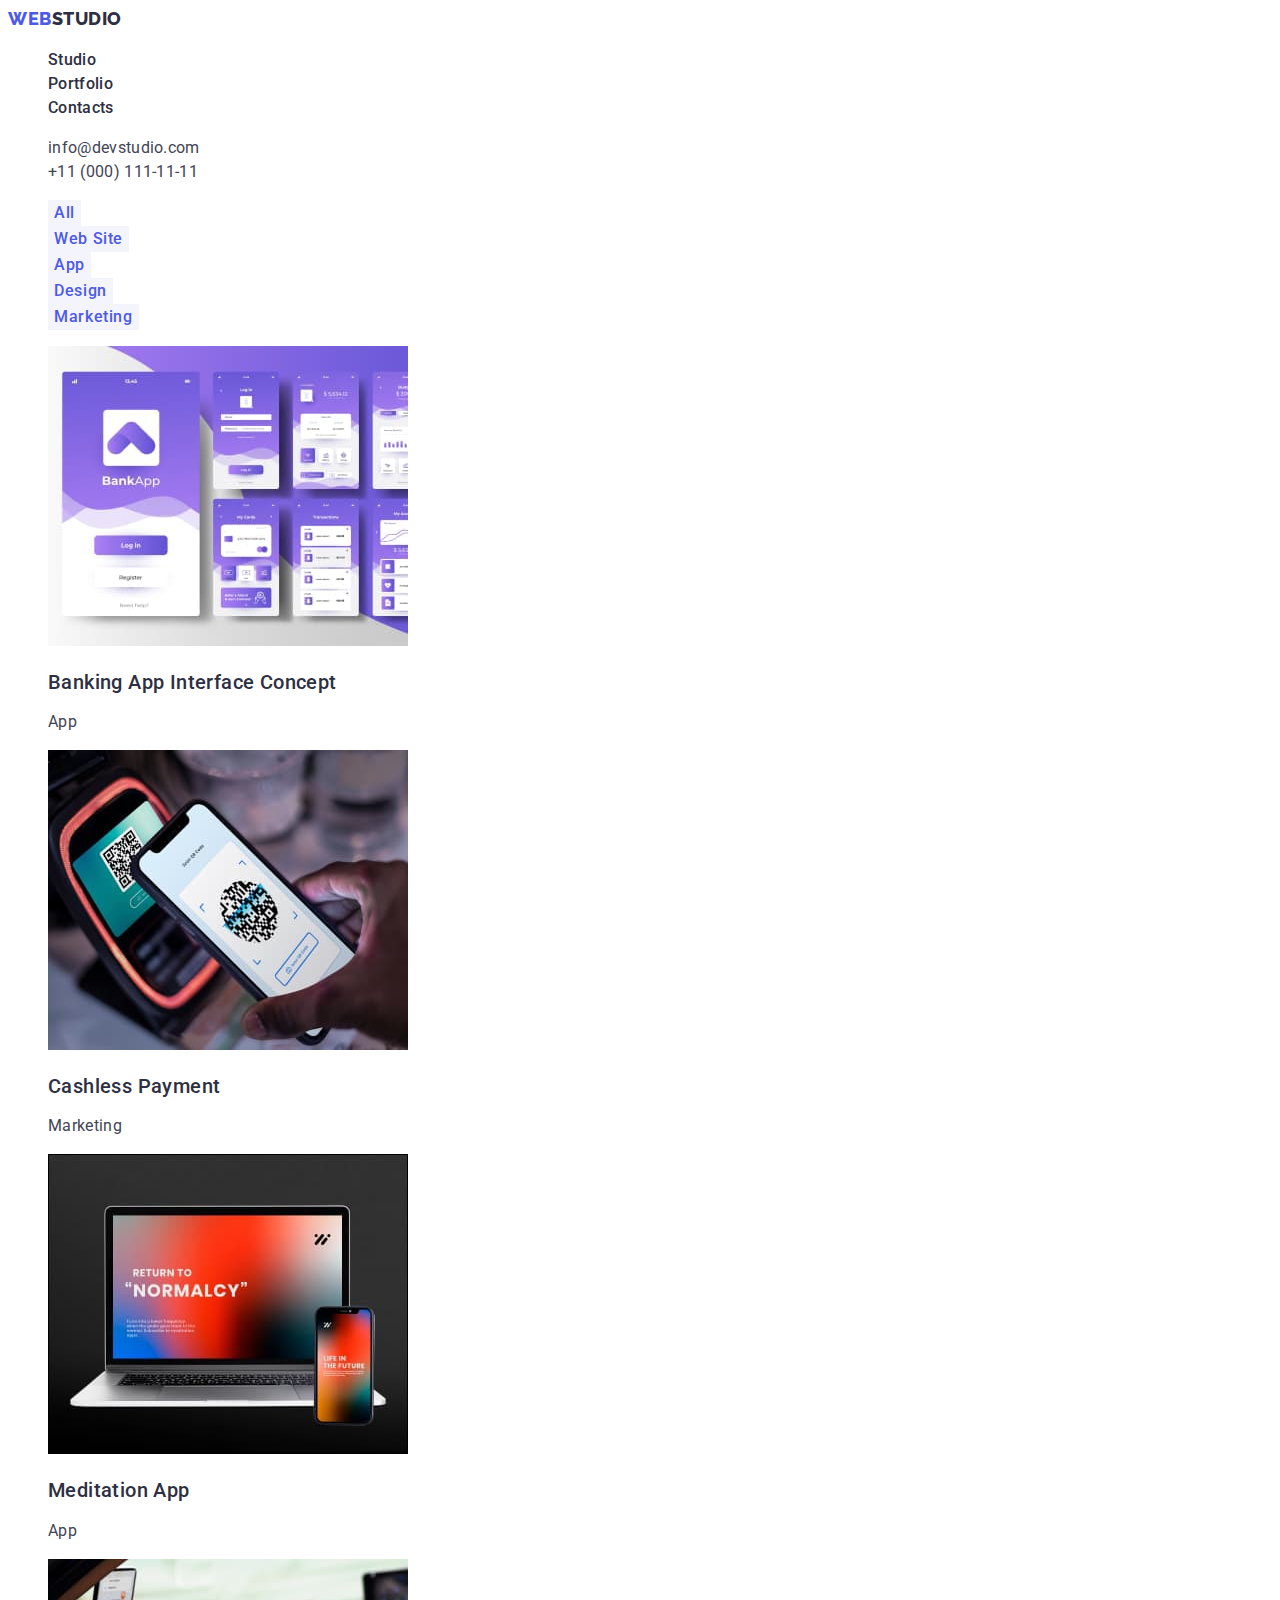
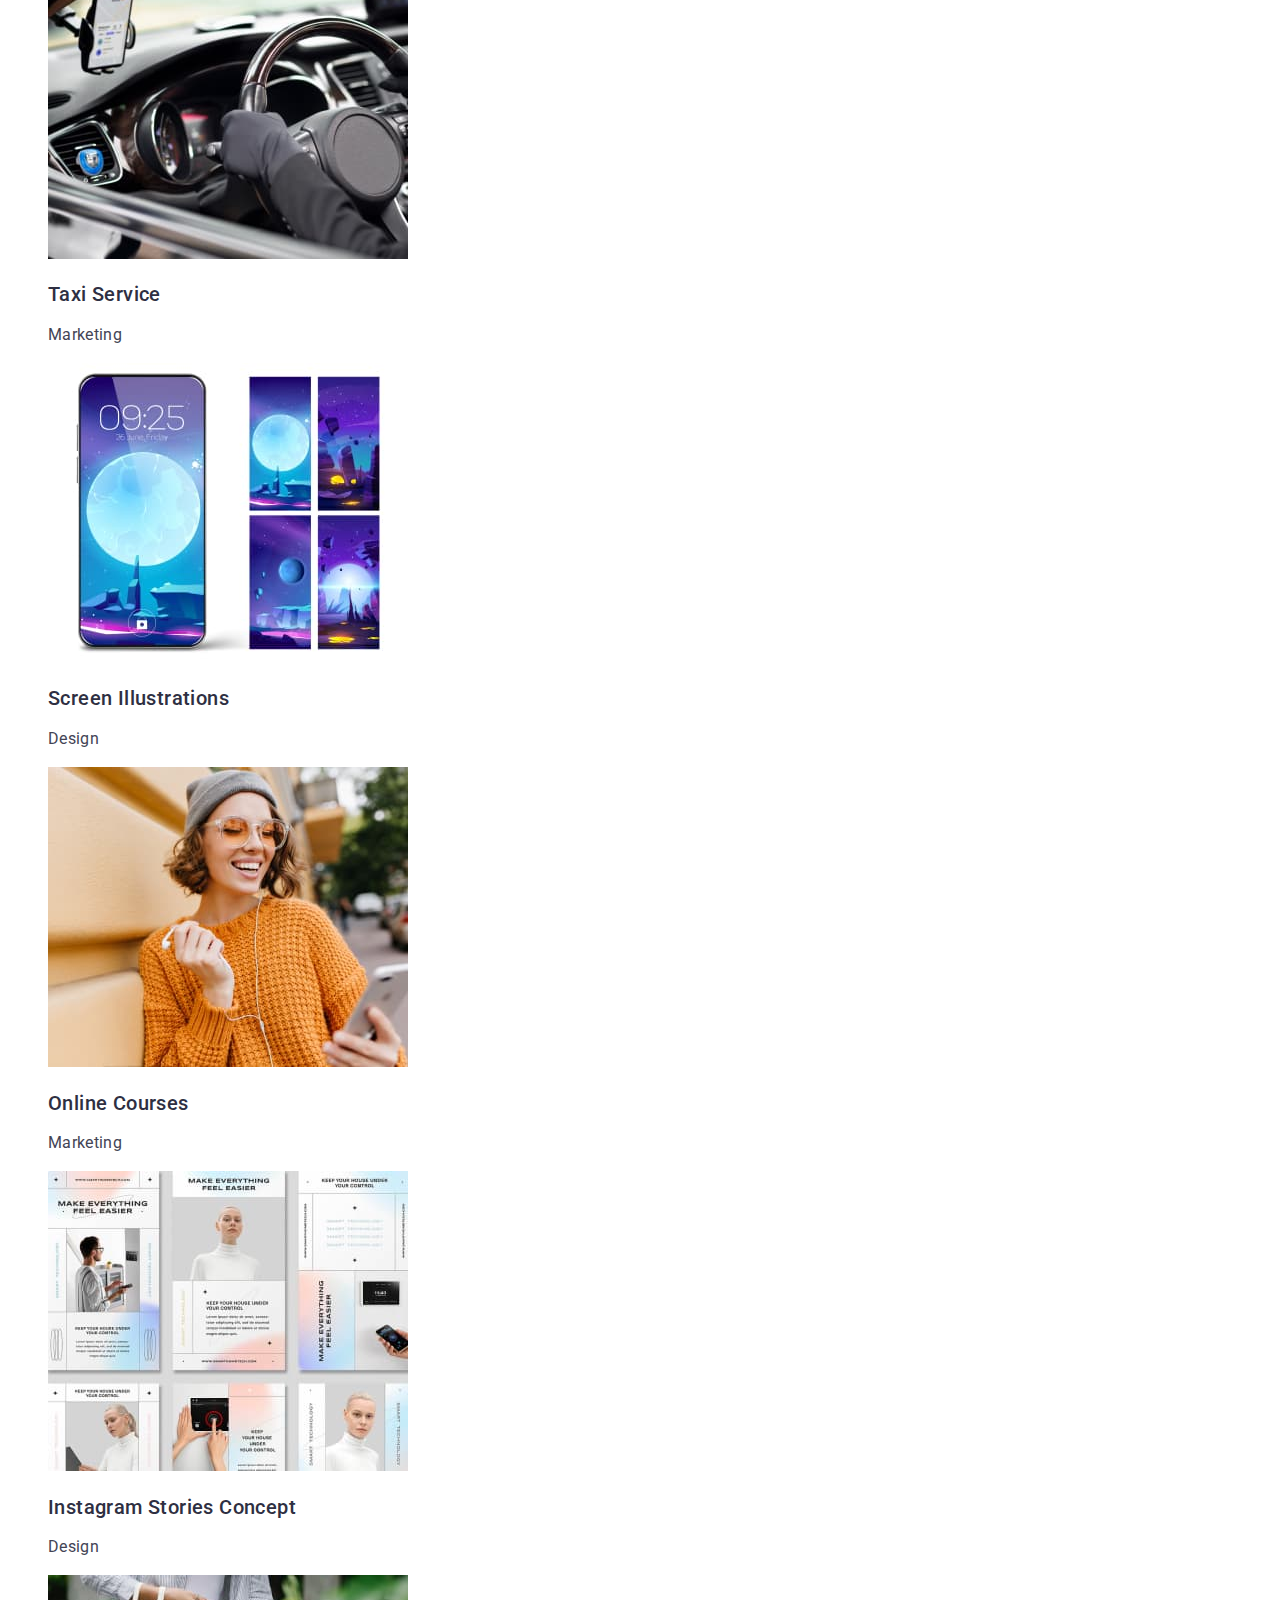
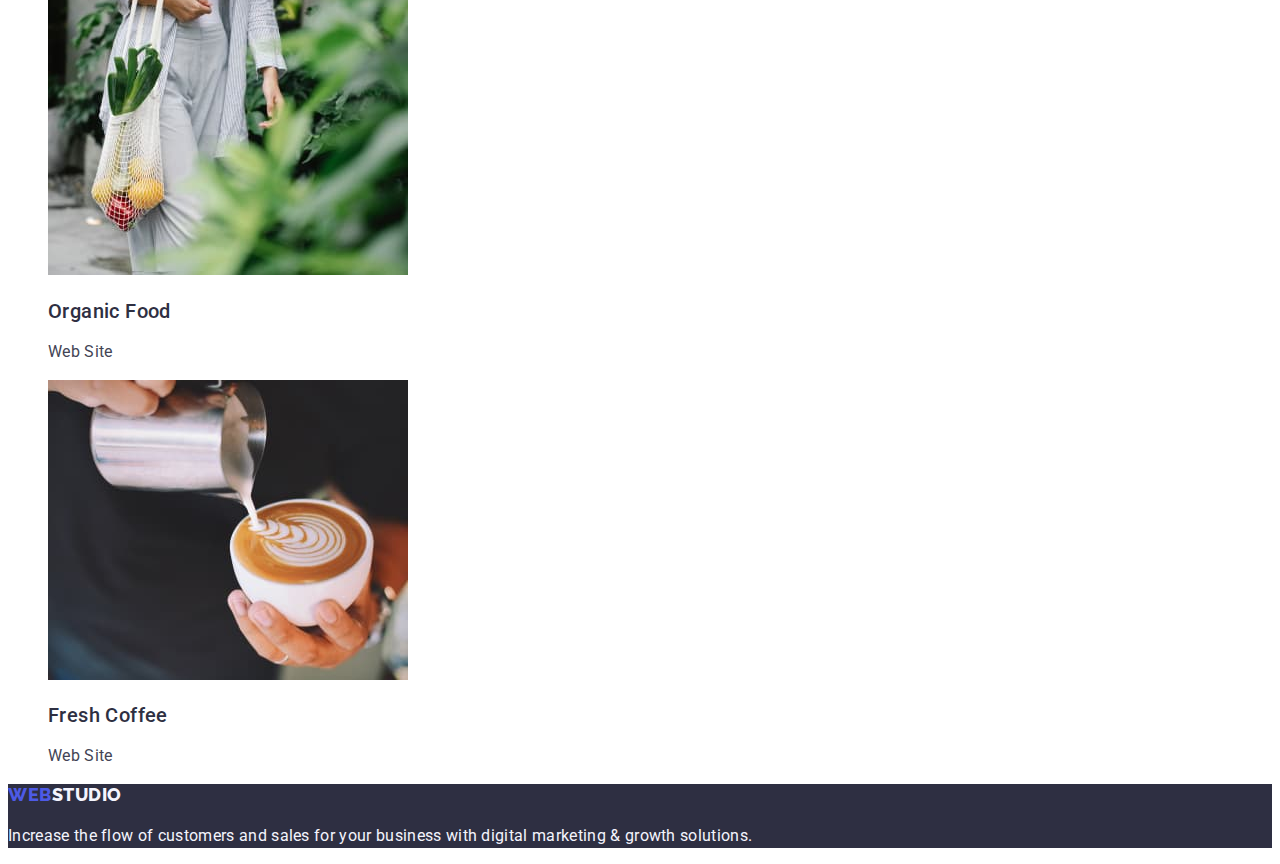
==== portfolio.html @ 4feddcf4 "Initial commit" ====
<!DOCTYPE html>
<html lang="en">

<head>
	<meta charset="UTF-8">
	<meta http-equiv="X-UA-Compatible" content="IE=edge">
	<meta name="viewport" content="width=device-width, initial-scale=1.0">
	<title>Portfolio</title>
	<link rel="preconnect" href="https://fonts.googleapis.com">
	<link rel="preconnect" href="https://fonts.gstatic.com" crossorigin>
	<link href="https://fonts.googleapis.com/css2?family=Raleway:wght@800&family=Roboto:wght@400;500;700;900&display=swap" rel="stylesheet">
	<link rel="stylesheet" href="./css/styles.css">
</head>

<body>
	<header class="header">
		<nav class="header-nav list">
			<a class="header-logo link" href="./index.html"> Web<span class="header-logo-accent">Studio</span></a>
			<ul class="header-nav-list list">

				<li class="header-nav-item list">
					<a href="./index.html" class="header-nav-link link">Studio</a>
				</li>
				<li class="header-nav-item list">
					<a  href="./portfolio.html" class="header-nav-link link">Portfolio</a>
				</li>
				<li class="header-nav-item list">
					<a href="" class="header-nav-link link">Contacts</a>
				</li>
			</ul>
		</nav>
		<address class="header-contact">
			<ul class="header-list list">
				<li class="header-list-item list">
					<a class="header-list-link link text" href="mailto:info@devstudio.com">info@devstudio.com</a>
				</li>
				<li class="header-list-item list">
					<a class="header-list-link link text" href="tel:+110001111111">+11 (000) 111-11-11</a>
				</li>
			</ul>
		</address>
	</header>

	<main>
		<section class="portfl">
			<h1 hidden class="portfl-title visually-hidden">Portfolio</h1>
			<ul class="portfl-menu list">
				<li class="portfl-menu-item list">
					<button class="portfl-btn button-text" type="button">All</button>
				</li>
				<li class="portfl-menu-item list">
					<button class="portfl-btn button-text" type="button">Web Site</button>
				</li>
				<li class="portfl-menu-item list">
					<button class="portfl-btn button-text" type="button">App</button>
				</li>
				<li class="portfl-menu-item list">
					<button class="portfl-btn button-text" type="button">Design</button>
				</li>
				<li class="portfl-menu-item list">
					<button class="portfl-btn button-text" type="button">Marketing</button>
				</li>
			</ul>

			<ul class="portfl-list list">

				<li class="portfl-list-item list">
							<a href="" class="portfl-list link">
								<img src="./images/portfolio/banking-app.jpg" class="portfl-list-img" width="360" height="300"
								alt="Banking application interface">
							<h2 class="portfl-tetle subtitle">Banking App Interface Concept</h2>
							<p class="portfl-link-text text">App</p>
							</a>
					
				</li>

				<li class="portfl-list-item list">
					<a href="" class="portfl-list link">
						<img src="./images/portfolio/cashless-payment.jpg" class="portfl-list-img" width="360" height="300"
							alt="Cashless Payment">
						<h2 class="portfl-tetle subtitle">Cashless Payment</h2>
						<p class="portfl-link-text text">Marketing</p>
					</a>
				</li>

				<li class="portfl-list-item list">
					<a href="" class="portfl-list link">
						<img src="./images/portfolio/meditation-app.jpg" class="portfl-list-img" width="360" height="300"
							alt="Meditation App">
						<h2 class="portfl-tetle subtitle">Meditation App</h2>
						<p class="portfl-link-text text"> App</p>
					</a>
				</li>

				<li class="portfl-list-item list">
					<a href="" class="portfl-list link">
						<img src="./images/portfolio/taxi-service.jpg" class="portfl-list-img" width="360" height="300"
							alt="Taxi Service">
						<h2 class="portfl-tetle subtitle">Taxi Service</h2>
						<p class="portfl-link-text text">Marketing</p>
					</a>
				</li>

				<li class="portfl-list-item list">
					<a href="" class="portfl-list link">
						<img src="./images/portfolio/screen-illustrations.jpg" class="portfl-list-img" width="360"
							height="300" alt="Screen Illustrations">
						<h2 class="portfl-tetle subtitle">Screen Illustrations</h2>
						<p class="portfl-link-text text">Design</p>
					</a>
				</li>

				<li class="portfl-list-item list">
					<a href="" class="portfl-list link">
						<img src="./images/portfolio/online-courses.jpg" class="portfl-list-img" width="360" height="300"
							alt="Online Courses">
						<h2 class="portfl-tetle subtitle">Online Courses</h2>
						<p class="portfl-link-text text">Marketing</p>
					</a>
				</li>

				<li class="portfl-list-item list">
					<a href="" class="portfl-list link">
						<img src="./images/portfolio/inst-stor-concept.jpg" class="portfl-list-img" width="360" height="300"
							alt="Instagram Stories Concept">
						<h2 class="portfl-tetle subtitle">Instagram Stories Concept</h2>
						<p class="portfl-link-text text">Design</p>
					</a>
				</li>

				<li class="portfl-list-item list">
					<a href="" class="portfl-list link">
						<img src="./images/portfolio/organic-food.jpg" class="portfl-list-img" width="360" height="300"
							alt="Organic Food">
						<h2 class="portfl-tetle subtitle">Organic Food</h2>
						<p class="portfl-link-text text">Web Site</p>
					</a>
				</li>

				<li class="portfl-list-item list">
					<a href="" class="portfl-list link">
						<img src="./images/portfolio/fresh-coffee.jpg" class="portfl-list-img" width="360" height="300"
							alt="Fresh Coffee">
						<h2 class="portfl-tetle subtitle">Fresh Coffee</h2>
						<p class="portfl-link-text text">Web Site</p>
					</a>
				</li>
			</ul>
		</section>
	</main>

	<footer class="footer">
		<a class="footer-logo link"	href="./index.html">Web<span class="footer-logo-accent">Studio</span></a>
		<p class="footer-text text">Increase the flow of customers and sales for your business with digital marketing & growth solutions.</p>
	</footer>
</body>

</html>
---- css/styles.css ----
/*------ Змінні------*/
:root {
	--main-color: #434455;
	--secondary-color: #2e2f42;
	--contrasting-color: #ffffff;
	--accent-color: #4d5ae5;
	--lighting-color: #F4F4FD;

	--bg-main-color: #ffffff;
	--bg-accent-color: #e7e9fc;
	--bg-modal-color: #fcfcfc;
	--bg-hover-btn: #404bbf;
}
/*------ Загальні стилі------*/
body {
	font-size: 16px;
	font-family: "Roboto", sans-serif;
	font-weight: 400;
	font-style: normal;
	line-height: 24px;
	letter-spacing: 0.02em;
	text-decoration: none;
	text-transform: none;
	color: var(--main-color);
	background-color: var(--bg-main-color);
}

.visually-hidden {
	position: absolute;
	white-space: nowrap;
	width: 1px;
	height: 1px;
	overflow: hidden;
	border: 0;
	padding: 0;
	clip: rect(0 0 0 0);
	clip-path: inset(50%);
	margin: -1px;
}
/* ------h2 */
.section-title {
	font-size: 36px;
	font-weight: 700;
	line-height: 1.11;
	letter-spacing: 0.02em;
	text-transform: capitalize;
	color: var(--secondary-color);
		background-color: var(--lighting-color);
	
}
/* ------h3 */
.subtitle {
	font-size: 20px;
	font-weight: 500;
	line-height: 1.2;
	letter-spacing: 0.02em;
	color: var(--secondary-color);
}
/* ------Oписовий текст */
.deck {
	font-size: 16px;
	font-weight: 500;
	line-height: 24px;
	letter-spacing: 0.02em;
}
/* ------button */
.button-text {
	font-family: "Roboto", sans-serif;
	font-size: 16px;
	font-weight: 500;
	line-height: 1.5;
	letter-spacing: 0.04em;
	border: none;
}
/* ----small text-- */
.text{
	font-weight: 400;
	font-size: 16px;
	line-height: 1.5;	
	letter-spacing: 0.02em;
}
.list {
	list-style: none;
}
.link {
	text-decoration: none;
	color:inherit;
}
/*----- header -----*/
.header-contact{
	font-style: normal;
}
.header-logo,
.footer-logo {
	font-family: "Raleway", sans-serif;
	font-weight: 800;
	font-size: 18px;
	line-height: 1.17;
	letter-spacing: 0.03em;
	text-transform: uppercase;
	color: var(--accent-color);
	text-decoration: none;
}
.header-logo-accent{
	color: var(--secondary-color);
}

.header-nav-link {
	font-weight: 500;
	font-size: 16px;
	line-height: 1.5;
	letter-spacing: 0.02em;
	color: var(--secondary-color);
}
.header-nav-link:hover,
.header-nav-link:focus,
.header-list-link:hover,
.header-list-link:focus {
	color: var(--bg-hover-btn);
}
.header-list-link {
	color: var(--main-color);
	font-style: normal;
}
/*------ footer------*/
.footer {
	background-color: var(--secondary-color);
}
.footer-logo-accent {
	color: var(--lighting-color);
}

.footer-text {
	color: var(--lighting-color);
	
}
/*------ main------*/
/*----- hero -----*/
.hero {
	background-color: var(--secondary-color);
}
.hero-title {
	font-weight: 700;
	font-size: 56px;
	line-height: 1.07;
	letter-spacing: 0.02em;
	color: #ffffff;
	text-align: center;
}
.hero-button {
	cursor: pointer;
	background-color: var(--accent-color);
	color: var(--contrasting-color);
}
.hero-button:hover,
.hero-button:focus {
	background-color: var(--bg-hover-btn);
}
/*------ about------*/

/*------ work------*/
.work{
	background-color: var(--lighting-color);
}
.work-list{
	background-color:var(--contrasting-color);
}
.work-title{
	text-align: center;
}

/*------ team------*/
.team{
	background-color: var(--lighting-color);
}
.team-list-item{
	background-color:var(--contrasting-color);
}
.team-title{
	text-align: center;
}

/*------ portfolio------*/
.portfl-btn {
	color:var(--accent-color);
	background-color:var(--lighting-color);
	cursor: pointer;
}
.portfl-btn:hover,
.portfl-btn:focus{
	color:var(--contrasting-color);
	background-color: var(--bg-hover-btn) ;
}


.portfl-link-text {
	color: #434455;
}
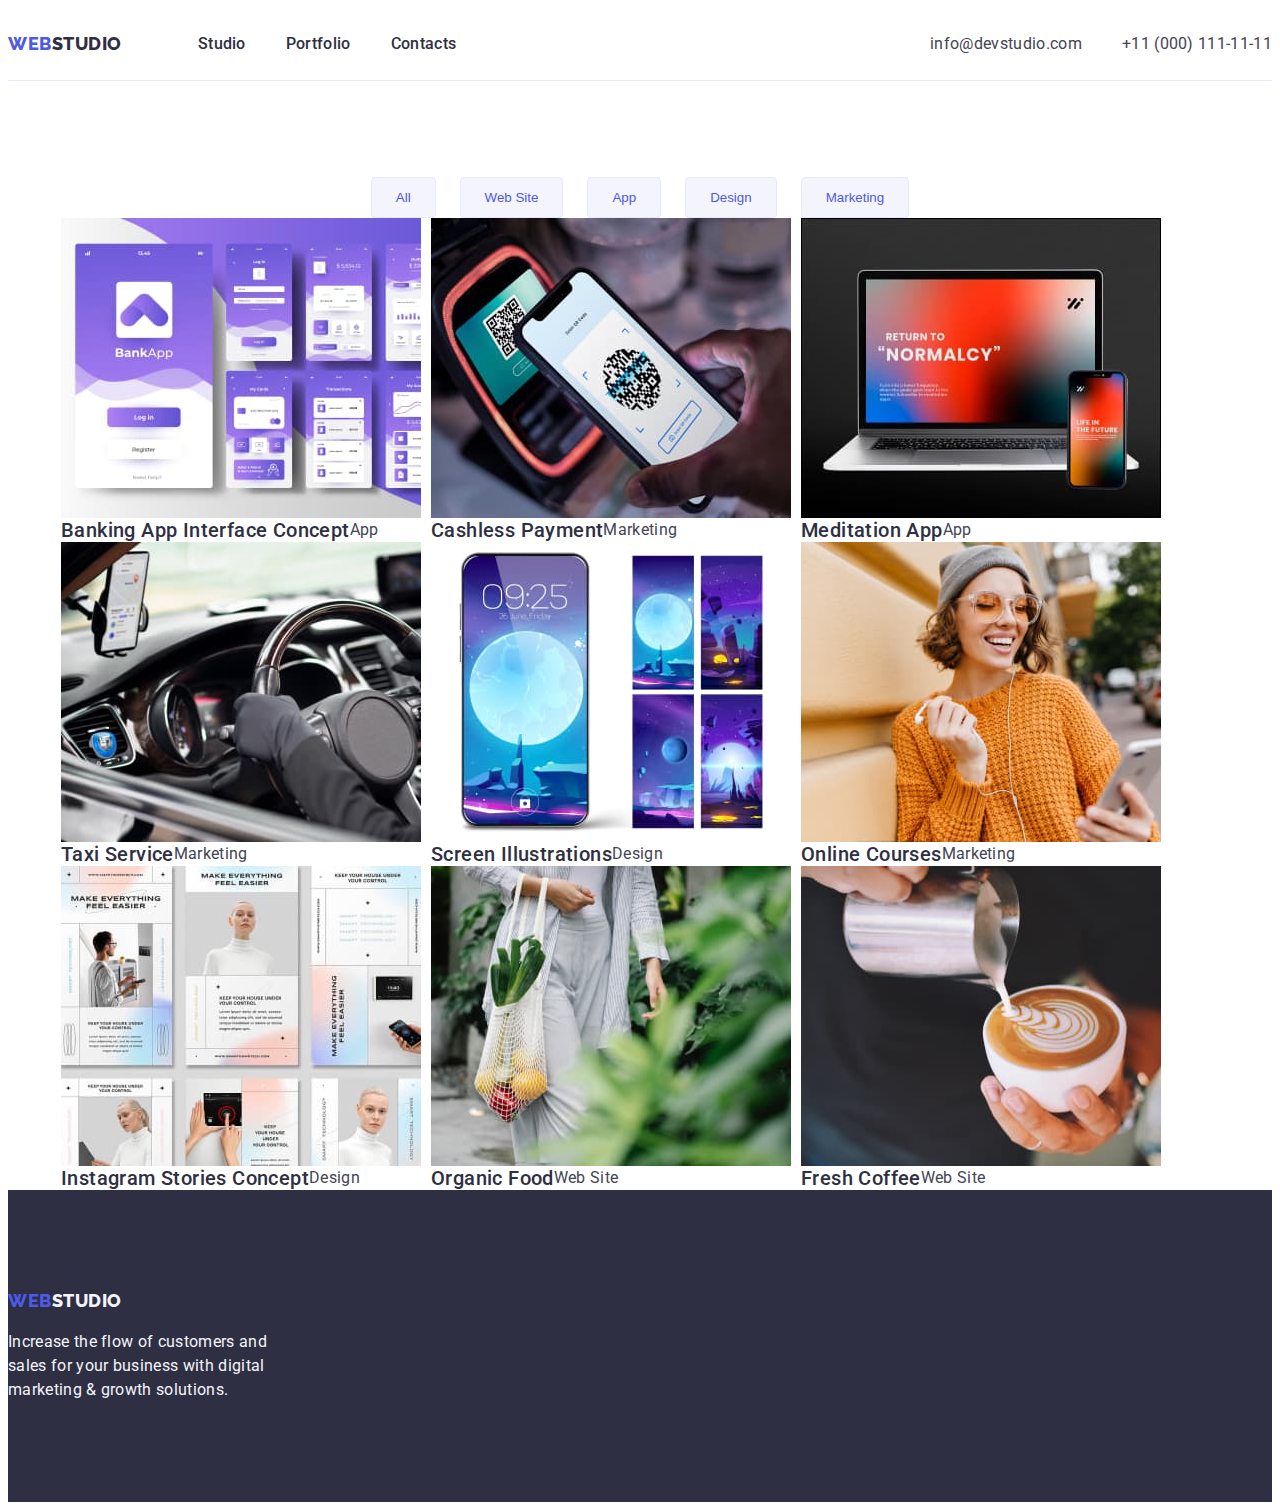
==== commit 68c668af: "main" ====
--- a/portfolio.html
+++ b/portfolio.html
@@ -8,33 +8,39 @@
 	<title>Portfolio</title>
 	<link rel="preconnect" href="https://fonts.googleapis.com">
 	<link rel="preconnect" href="https://fonts.gstatic.com" crossorigin>
-	<link href="https://fonts.googleapis.com/css2?family=Raleway:wght@800&family=Roboto:wght@400;500;700;900&display=swap" rel="stylesheet">
+
+	<link
+		href="https://fonts.googleapis.com/css2?family=Raleway:wght@800&family=Roboto:wght@400;500;700;900&display=swap"
+		rel="stylesheet">
+
+	<link rel="stylesheet" href="cdn.jsdelivr.net/npm/modern-normalize@1.1.0/modern-normalize.min.css">
+
 	<link rel="stylesheet" href="./css/styles.css">
 </head>
 
 <body>
 	<header class="header">
-		<nav class="header-nav list">
+		<nav class="header-nav">
 			<a class="header-logo link" href="./index.html"> Web<span class="header-logo-accent">Studio</span></a>
-			<ul class="header-nav-list list">
+			<ul class="header-nav-list">
 
-				<li class="header-nav-item list">
+				<li class="header-nav-item">
 					<a href="./index.html" class="header-nav-link link">Studio</a>
 				</li>
-				<li class="header-nav-item list">
-					<a  href="./portfolio.html" class="header-nav-link link">Portfolio</a>
+				<li class="header-nav-item">
+					<a href="./portfolio.html" class="header-nav-link link">Portfolio</a>
 				</li>
-				<li class="header-nav-item list">
+				<li class="header-nav-item">
 					<a href="" class="header-nav-link link">Contacts</a>
 				</li>
 			</ul>
 		</nav>
 		<address class="header-contact">
-			<ul class="header-list list">
-				<li class="header-list-item list">
+			<ul class="header-list">
+				<li class="header-list-item">
 					<a class="header-list-link link text" href="mailto:info@devstudio.com">info@devstudio.com</a>
 				</li>
-				<li class="header-list-item list">
+				<li class="header-list-item">
 					<a class="header-list-link link text" href="tel:+110001111111">+11 (000) 111-11-11</a>
 				</li>
 			</ul>
@@ -42,39 +48,40 @@
 	</header>
 
 	<main>
-		<section class="portfl">
+		<section class="portfl conteiner">
 			<h1 hidden class="portfl-title visually-hidden">Portfolio</h1>
+
 			<ul class="portfl-menu list">
-				<li class="portfl-menu-item list">
+				<li class="portfl-menu-item">
 					<button class="portfl-btn button-text" type="button">All</button>
 				</li>
-				<li class="portfl-menu-item list">
+				<li class="portfl-menu-item ">
 					<button class="portfl-btn button-text" type="button">Web Site</button>
 				</li>
-				<li class="portfl-menu-item list">
+				<li class="portfl-menu-item">
 					<button class="portfl-btn button-text" type="button">App</button>
 				</li>
-				<li class="portfl-menu-item list">
+				<li class="portfl-menu-item">
 					<button class="portfl-btn button-text" type="button">Design</button>
 				</li>
-				<li class="portfl-menu-item list">
+				<li class="portfl-menu-item">
 					<button class="portfl-btn button-text" type="button">Marketing</button>
 				</li>
 			</ul>
 
-			<ul class="portfl-list list">
+			<ul class="portfl-list">
 
-				<li class="portfl-list-item list">
-							<a href="" class="portfl-list link">
-								<img src="./images/portfolio/banking-app.jpg" class="portfl-list-img" width="360" height="300"
-								alt="Banking application interface">
-							<h2 class="portfl-tetle subtitle">Banking App Interface Concept</h2>
-							<p class="portfl-link-text text">App</p>
-							</a>
-					
+				<li class="portfl-list-item">
+					<a href="" class="portfl-list link">
+						<img src="./images/portfolio/banking-app.jpg" class="portfl-list-img" width="360" height="300"
+							alt="Banking application interface">
+						<h2 class="portfl-tetle subtitle">Banking App Interface Concept</h2>
+						<p class="portfl-link-text text">App</p>
+					</a>
+
 				</li>
 
-				<li class="portfl-list-item list">
+				<li class="portfl-list-item">
 					<a href="" class="portfl-list link">
 						<img src="./images/portfolio/cashless-payment.jpg" class="portfl-list-img" width="360" height="300"
 							alt="Cashless Payment">
@@ -83,7 +90,7 @@
 					</a>
 				</li>
 
-				<li class="portfl-list-item list">
+				<li class="portfl-list-item">
 					<a href="" class="portfl-list link">
 						<img src="./images/portfolio/meditation-app.jpg" class="portfl-list-img" width="360" height="300"
 							alt="Meditation App">
@@ -92,7 +99,7 @@
 					</a>
 				</li>
 
-				<li class="portfl-list-item list">
+				<li class="portfl-list-item">
 					<a href="" class="portfl-list link">
 						<img src="./images/portfolio/taxi-service.jpg" class="portfl-list-img" width="360" height="300"
 							alt="Taxi Service">
@@ -101,7 +108,7 @@
 					</a>
 				</li>
 
-				<li class="portfl-list-item list">
+				<li class="portfl-list-item">
 					<a href="" class="portfl-list link">
 						<img src="./images/portfolio/screen-illustrations.jpg" class="portfl-list-img" width="360"
 							height="300" alt="Screen Illustrations">
@@ -110,7 +117,7 @@
 					</a>
 				</li>
 
-				<li class="portfl-list-item list">
+				<li class="portfl-list-item">
 					<a href="" class="portfl-list link">
 						<img src="./images/portfolio/online-courses.jpg" class="portfl-list-img" width="360" height="300"
 							alt="Online Courses">
@@ -119,7 +126,7 @@
 					</a>
 				</li>
 
-				<li class="portfl-list-item list">
+				<li class="portfl-list-item">
 					<a href="" class="portfl-list link">
 						<img src="./images/portfolio/inst-stor-concept.jpg" class="portfl-list-img" width="360" height="300"
 							alt="Instagram Stories Concept">
@@ -128,7 +135,7 @@
 					</a>
 				</li>
 
-				<li class="portfl-list-item list">
+				<li class="portfl-list-item">
 					<a href="" class="portfl-list link">
 						<img src="./images/portfolio/organic-food.jpg" class="portfl-list-img" width="360" height="300"
 							alt="Organic Food">
@@ -137,7 +144,7 @@
 					</a>
 				</li>
 
-				<li class="portfl-list-item list">
+				<li class="portfl-list-item">
 					<a href="" class="portfl-list link">
 						<img src="./images/portfolio/fresh-coffee.jpg" class="portfl-list-img" width="360" height="300"
 							alt="Fresh Coffee">
@@ -150,8 +157,9 @@
 	</main>
 
 	<footer class="footer">
-		<a class="footer-logo link"	href="./index.html">Web<span class="footer-logo-accent">Studio</span></a>
-		<p class="footer-text text">Increase the flow of customers and sales for your business with digital marketing & growth solutions.</p>
+		<a class="footer-logo link" href="./index.html">Web<span class="footer-logo-accent">Studio</span></a>
+		<p class="footer-text text">Increase the flow of customers and sales for your business with digital marketing &
+			growth solutions.</p>
 	</footer>
 </body>
 
--- a/css/styles.css
+++ b/css/styles.css
@@ -17,12 +17,43 @@
 	font-family: "Roboto", sans-serif;
 	font-weight: 400;
 	font-style: normal;
-	line-height: 24px;
+	line-height: 1.5;
 	letter-spacing: 0.02em;
 	text-decoration: none;
 	text-transform: none;
 	color: var(--main-color);
 	background-color: var(--bg-main-color);
+}
+
+h1,
+h2,
+h3,
+h4,
+h5,
+h6,
+p {
+	margin: 0;
+}
+ul {
+	padding: 0;
+	margin: 0;
+	list-style: none;
+}
+/* img {
+	display: block;
+	max-width: 100%;
+} */
+
+.conteiner{
+	width: 1158px;
+	padding-left: 15px;
+	padding-right: 15px;
+	margin-left: auto;
+	margin-right: auto;
+}
+.section{
+	padding-top: 120px;
+	padding-bottom: 120px;
 }
 
 .visually-hidden {
@@ -45,8 +76,6 @@
 	letter-spacing: 0.02em;
 	text-transform: capitalize;
 	color: var(--secondary-color);
-		background-color: var(--lighting-color);
-	
 }
 /* ------h3 */
 .subtitle {
@@ -64,13 +93,16 @@
 	letter-spacing: 0.02em;
 }
 /* ------button */
-.button-text {
+.btn {
+	cursor: pointer;
 	font-family: "Roboto", sans-serif;
 	font-size: 16px;
 	font-weight: 500;
 	line-height: 1.5;
 	letter-spacing: 0.04em;
 	border: none;
+	background-color: var(--accent-color);
+	color: var(--contrasting-color);
 }
 /* ----small text-- */
 .text{
@@ -79,16 +111,37 @@
 	line-height: 1.5;	
 	letter-spacing: 0.02em;
 }
-.list {
-	list-style: none;
-}
+
 .link {
 	text-decoration: none;
-	color:inherit;
+
 }
 /*----- header -----*/
+.header{
+	display: flex;
+	align-items: center;
+	justify-content: space-between;
+	border-bottom: 1px solid #E7E9FC;
+}
+.header-nav{
+	display: flex;
+	align-items: center; 
+	gap: 76px;
+}
+.header-nav-list{
+	display: flex;
+	gap: 40px;
+}
+.header-list{
+	display: flex;
+	gap: 40px;
+}
 .header-contact{
 	font-style: normal;
+}
+.header-logo{
+	padding-top:24px;
+	padding-bottom: 24px;
 }
 .header-logo,
 .footer-logo {
@@ -104,8 +157,10 @@
 .header-logo-accent{
 	color: var(--secondary-color);
 }
-
 .header-nav-link {
+	display: inline-block;
+	padding-top:24px;
+	padding-bottom: 24px;
 	font-weight: 500;
 	font-size: 16px;
 	line-height: 1.5;
@@ -119,25 +174,37 @@
 	color: var(--bg-hover-btn);
 }
 .header-list-link {
+	padding-top:24px;
+	padding-bottom: 24px;
 	color: var(--main-color);
 	font-style: normal;
 }
 /*------ footer------*/
 .footer {
+	padding-top: 100px;
+	padding-bottom: 100px;
 	background-color: var(--secondary-color);
 }
 .footer-logo-accent {
 	color: var(--lighting-color);
+	
 }
 
 .footer-text {
+	margin-top: 16px;
 	color: var(--lighting-color);
-	
+	max-width: 264px;
 }
 /*------ main------*/
 /*----- hero -----*/
 .hero {
+	display: flex;
+	flex-direction: column;
+	gap:48px ;
+	align-items: center;
+	justify-content: center;
 	background-color: var(--secondary-color);
+	min-height: 600px;
 }
 .hero-title {
 	font-weight: 700;
@@ -147,52 +214,123 @@
 	color: #ffffff;
 	text-align: center;
 }
-.hero-button {
-	cursor: pointer;
-	background-color: var(--accent-color);
-	color: var(--contrasting-color);
-}
 .hero-button:hover,
 .hero-button:focus {
 	background-color: var(--bg-hover-btn);
 }
 /*------ about------*/
-
+.about-list {
+	display: flex;
+	gap: 24px;
+}
+.about-list-title {
+	margin-bottom: 8px;
+}
 /*------ work------*/
 .work{
-	background-color: var(--lighting-color);
+	padding-top:0;
+}
+.work-title{
+	margin-bottom: 72px;
+	text-align: center;
 }
 .work-list{
+	display: flex;
+	gap: 24px;
 	background-color:var(--contrasting-color);
 }
-.work-title{
-	text-align: center;
-}
-
+.work-lis-img{
+	display: block;
+}
 /*------ team------*/
 .team{
 	background-color: var(--lighting-color);
 }
+.team-title{
+	text-align: center;
+	margin-bottom: 72px;
+}
+.team-list{
+	display: flex;
+	gap: 24px;
+}
 .team-list-item{
 	background-color:var(--contrasting-color);
-}
-.team-title{
+	background: #FFFFFF;
+	box-shadow: 0px 1px 6px rgba(46, 47, 66, 0.08), 0px 1px 1px rgba(46, 47, 66, 0.16), 0px 2px 1px rgba(46, 47, 66, 0.08);
+	border-radius: 0px 0px 4px 4px;
+
+}
+.team-list-item:hover{
+	order: 1;
+}
+.tiam-content{
+	padding: 32px 16px;
+}
+.team-list-title{
+margin-bottom: 8px;
+}
+.team-list-title,
+.team-list-text{
 	text-align: center;
 }
 
 /*------ portfolio------*/
+.portfl{
+	padding-top: 96px;
+}
+.portfl-menu{
+	display: flex;
+	justify-content: center;
+	gap: 24px;
+
+}
 .portfl-btn {
+	padding: 12px 24px;
 	color:var(--accent-color);
 	background-color:var(--lighting-color);
 	cursor: pointer;
+	border: 1px solid var(--bg-accent-color);
+	border-radius: 4px;
 }
 .portfl-btn:hover,
 .portfl-btn:focus{
 	color:var(--contrasting-color);
-	background-color: var(--bg-hover-btn) ;
-}
+	background-color: var(--bg-hover-btn);
+	box-shadow: 0px 3px 1px rgba(0, 0, 0, 0.1), 0px 2px 1px rgba(0, 0, 0, 0.08), 0px 2px 2px rgba(0, 0, 0, 0.12);
+}
+
+.portfl-list {
+	display: flex;
+	flex-wrap: wrap;
+	
+}
+.portfl-list-item {
+	flex-basis: calc((100% - 2 * 24px) / 3); 
+}
+.link {
+}
+.portfl-list-img {
+}
+.portfl-tetle {
+}
+.subtitle {
+}
+.portfl-link-text {
+}
+.text {
+}
+
+
+
+
+	
+
 
 
 .portfl-link-text {
 	color: #434455;
-}+	
+}
+
+
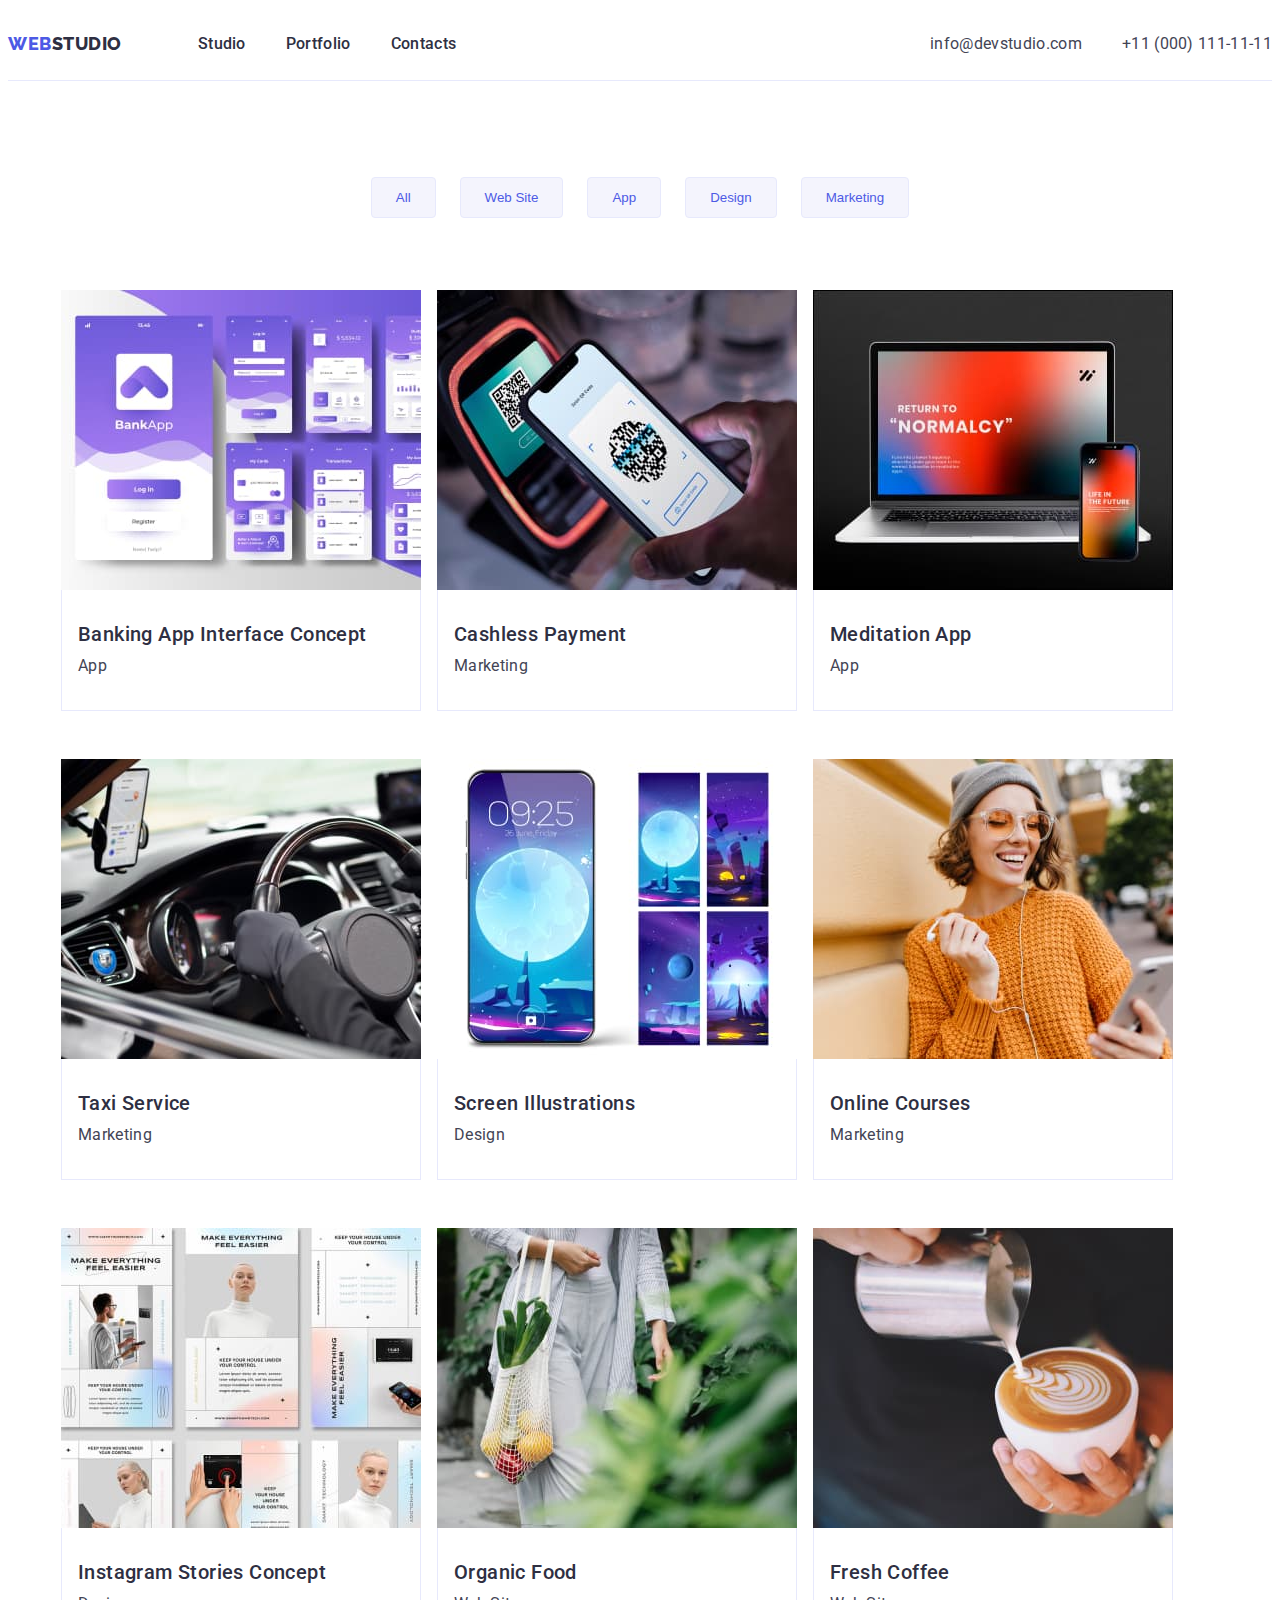
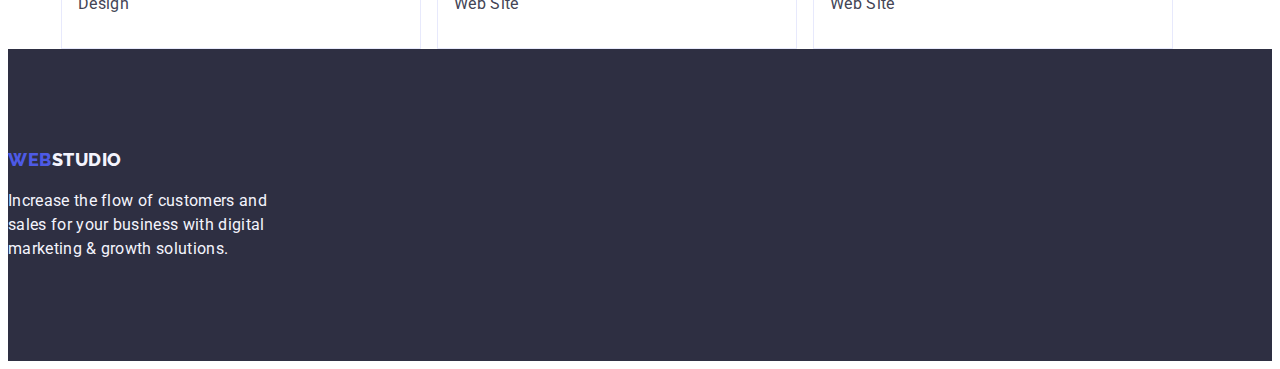
==== commit a6563f41: "port" ====
--- a/portfolio.html
+++ b/portfolio.html
@@ -72,84 +72,102 @@
 			<ul class="portfl-list">
 
 				<li class="portfl-list-item">
-					<a href="" class="portfl-list link">
+					<a href="" class="portfl-list-link link">
 						<img src="./images/portfolio/banking-app.jpg" class="portfl-list-img" width="360" height="300"
 							alt="Banking application interface">
-						<h2 class="portfl-tetle subtitle">Banking App Interface Concept</h2>
-						<p class="portfl-link-text text">App</p>
+							<div class="portfl-content">
+							<h2 class="portfl-tetle subtitle">Banking App Interface Concept</h2>
+							<p class="portfl-link-text text">App</p>
+						</div>
 					</a>
 
 				</li>
 
 				<li class="portfl-list-item">
-					<a href="" class="portfl-list link">
+					<a href="" class="portfl-list-link link">
 						<img src="./images/portfolio/cashless-payment.jpg" class="portfl-list-img" width="360" height="300"
 							alt="Cashless Payment">
-						<h2 class="portfl-tetle subtitle">Cashless Payment</h2>
-						<p class="portfl-link-text text">Marketing</p>
+						<div class="portfl-content">
+							<h2 class="portfl-tetle subtitle">Cashless Payment</h2>
+							<p class="portfl-link-text text">Marketing</p>
+						</div>
 					</a>
 				</li>
 
 				<li class="portfl-list-item">
-					<a href="" class="portfl-list link">
+					<a href="" class="portfl-list-link link">
 						<img src="./images/portfolio/meditation-app.jpg" class="portfl-list-img" width="360" height="300"
 							alt="Meditation App">
-						<h2 class="portfl-tetle subtitle">Meditation App</h2>
-						<p class="portfl-link-text text"> App</p>
+						<div class="portfl-content">
+							<h2 class="portfl-tetle subtitle">Meditation App</h2>
+							<p class="portfl-link-text text"> App</p>
+						</div>
 					</a>
 				</li>
 
 				<li class="portfl-list-item">
-					<a href="" class="portfl-list link">
+					<a href="" class="portfl-list-link link">
 						<img src="./images/portfolio/taxi-service.jpg" class="portfl-list-img" width="360" height="300"
 							alt="Taxi Service">
-						<h2 class="portfl-tetle subtitle">Taxi Service</h2>
-						<p class="portfl-link-text text">Marketing</p>
+						<div class="portfl-content">
+							<h2 class="portfl-tetle subtitle">Taxi Service</h2>
+							<p class="portfl-link-text text">Marketing</p>
+						</div>
 					</a>
 				</li>
 
 				<li class="portfl-list-item">
-					<a href="" class="portfl-list link">
+					<a href="" class="portfl-list-link link">
 						<img src="./images/portfolio/screen-illustrations.jpg" class="portfl-list-img" width="360"
 							height="300" alt="Screen Illustrations">
-						<h2 class="portfl-tetle subtitle">Screen Illustrations</h2>
-						<p class="portfl-link-text text">Design</p>
+						<div class="portfl-content">
+							<h2 class="portfl-tetle subtitle">Screen Illustrations</h2>
+							<p class="portfl-link-text text">Design</p>
+						</div>
 					</a>
 				</li>
 
 				<li class="portfl-list-item">
-					<a href="" class="portfl-list link">
+					<a href="" class="portfl-list-link link">
 						<img src="./images/portfolio/online-courses.jpg" class="portfl-list-img" width="360" height="300"
 							alt="Online Courses">
-						<h2 class="portfl-tetle subtitle">Online Courses</h2>
-						<p class="portfl-link-text text">Marketing</p>
+						<div class="portfl-content">
+							<h2 class="portfl-tetle subtitle">Online Courses</h2>
+							<p class="portfl-link-text text">Marketing</p>
+						</div>
 					</a>
 				</li>
 
 				<li class="portfl-list-item">
-					<a href="" class="portfl-list link">
+					<a href="" class="portfl-list-link link">
 						<img src="./images/portfolio/inst-stor-concept.jpg" class="portfl-list-img" width="360" height="300"
 							alt="Instagram Stories Concept">
-						<h2 class="portfl-tetle subtitle">Instagram Stories Concept</h2>
-						<p class="portfl-link-text text">Design</p>
+						<div class="portfl-content">
+							<h2 class="portfl-tetle subtitle">Instagram Stories Concept</h2>
+							<p class="portfl-link-text text">Design</p>
+						</div>
 					</a>
 				</li>
 
 				<li class="portfl-list-item">
-					<a href="" class="portfl-list link">
+					<a href="" class="portfl-list-link link">
 						<img src="./images/portfolio/organic-food.jpg" class="portfl-list-img" width="360" height="300"
 							alt="Organic Food">
-						<h2 class="portfl-tetle subtitle">Organic Food</h2>
-						<p class="portfl-link-text text">Web Site</p>
+						<div class="portfl-content">
+							<h2 class="portfl-tetle subtitle">Organic Food</h2>
+							<p class="portfl-link-text text">Web Site</p>
+						</div>
 					</a>
 				</li>
 
 				<li class="portfl-list-item">
-					<a href="" class="portfl-list link">
+					<a href="" class="portfl-list-link link">
 						<img src="./images/portfolio/fresh-coffee.jpg" class="portfl-list-img" width="360" height="300"
 							alt="Fresh Coffee">
-						<h2 class="portfl-tetle subtitle">Fresh Coffee</h2>
-						<p class="portfl-link-text text">Web Site</p>
+						<div class="portfl-content">
+							<h2 class="portfl-tetle subtitle">Fresh Coffee</h2>
+							<p class="portfl-link-text text">Web Site</p>
+						</div>
 					</a>
 				</li>
 			</ul>
--- a/css/styles.css
+++ b/css/styles.css
@@ -4,7 +4,7 @@
 	--secondary-color: #2e2f42;
 	--contrasting-color: #ffffff;
 	--accent-color: #4d5ae5;
-	--lighting-color: #F4F4FD;
+	--lighting-color: #f4f4fd;
 
 	--bg-main-color: #ffffff;
 	--bg-accent-color: #e7e9fc;
@@ -44,14 +44,14 @@
 	max-width: 100%;
 } */
 
-.conteiner{
+.conteiner {
 	width: 1158px;
 	padding-left: 15px;
 	padding-right: 15px;
 	margin-left: auto;
 	margin-right: auto;
 }
-.section{
+.section {
 	padding-top: 120px;
 	padding-bottom: 120px;
 }
@@ -105,42 +105,41 @@
 	color: var(--contrasting-color);
 }
 /* ----small text-- */
-.text{
+.text {
 	font-weight: 400;
 	font-size: 16px;
-	line-height: 1.5;	
+	line-height: 1.5;
 	letter-spacing: 0.02em;
 }
 
 .link {
 	text-decoration: none;
-
 }
 /*----- header -----*/
-.header{
+.header {
 	display: flex;
 	align-items: center;
 	justify-content: space-between;
-	border-bottom: 1px solid #E7E9FC;
-}
-.header-nav{
-	display: flex;
-	align-items: center; 
+	border-bottom: 1px solid #e7e9fc;
+}
+.header-nav {
+	display: flex;
+	align-items: center;
 	gap: 76px;
 }
-.header-nav-list{
+.header-nav-list {
 	display: flex;
 	gap: 40px;
 }
-.header-list{
+.header-list {
 	display: flex;
 	gap: 40px;
 }
-.header-contact{
+.header-contact {
 	font-style: normal;
 }
-.header-logo{
-	padding-top:24px;
+.header-logo {
+	padding-top: 24px;
 	padding-bottom: 24px;
 }
 .header-logo,
@@ -154,12 +153,12 @@
 	color: var(--accent-color);
 	text-decoration: none;
 }
-.header-logo-accent{
+.header-logo-accent {
 	color: var(--secondary-color);
 }
 .header-nav-link {
 	display: inline-block;
-	padding-top:24px;
+	padding-top: 24px;
 	padding-bottom: 24px;
 	font-weight: 500;
 	font-size: 16px;
@@ -174,7 +173,7 @@
 	color: var(--bg-hover-btn);
 }
 .header-list-link {
-	padding-top:24px;
+	padding-top: 24px;
 	padding-bottom: 24px;
 	color: var(--main-color);
 	font-style: normal;
@@ -187,7 +186,6 @@
 }
 .footer-logo-accent {
 	color: var(--lighting-color);
-	
 }
 
 .footer-text {
@@ -200,7 +198,7 @@
 .hero {
 	display: flex;
 	flex-direction: column;
-	gap:48px ;
+	gap: 48px;
 	align-items: center;
 	justify-content: center;
 	background-color: var(--secondary-color);
@@ -227,110 +225,93 @@
 	margin-bottom: 8px;
 }
 /*------ work------*/
-.work{
-	padding-top:0;
-}
-.work-title{
+.work {
+	padding-top: 0;
+}
+.work-title {
 	margin-bottom: 72px;
 	text-align: center;
 }
-.work-list{
+.work-list {
 	display: flex;
 	gap: 24px;
-	background-color:var(--contrasting-color);
-}
-.work-lis-img{
+	background-color: var(--contrasting-color);
+}
+.work-lis-img {
 	display: block;
 }
 /*------ team------*/
-.team{
+.team {
 	background-color: var(--lighting-color);
 }
-.team-title{
+.team-title {
 	text-align: center;
 	margin-bottom: 72px;
 }
-.team-list{
+.team-list {
 	display: flex;
 	gap: 24px;
 }
-.team-list-item{
-	background-color:var(--contrasting-color);
-	background: #FFFFFF;
-	box-shadow: 0px 1px 6px rgba(46, 47, 66, 0.08), 0px 1px 1px rgba(46, 47, 66, 0.16), 0px 2px 1px rgba(46, 47, 66, 0.08);
+.team-list-item {
+	background-color: var(--contrasting-color);
+	background: #ffffff;
+	box-shadow: 0px 1px 6px rgba(46, 47, 66, 0.08), 0px 1px 1px rgba(46, 47, 66, 0.16),
+		0px 2px 1px rgba(46, 47, 66, 0.08);
 	border-radius: 0px 0px 4px 4px;
-
-}
-.team-list-item:hover{
+}
+.team-list-item:hover {
 	order: 1;
 }
-.tiam-content{
+.tiam-content {
 	padding: 32px 16px;
 }
-.team-list-title{
-margin-bottom: 8px;
+.team-list-title {
+	margin-bottom: 8px;
 }
 .team-list-title,
-.team-list-text{
+.team-list-text {
 	text-align: center;
 }
 
 /*------ portfolio------*/
-.portfl{
+.portfl {
 	padding-top: 96px;
 }
-.portfl-menu{
+.portfl-menu {
 	display: flex;
 	justify-content: center;
 	gap: 24px;
-
+	margin-bottom: 72px;
 }
 .portfl-btn {
 	padding: 12px 24px;
-	color:var(--accent-color);
-	background-color:var(--lighting-color);
+	color: var(--accent-color);
+	background-color: var(--lighting-color);
 	cursor: pointer;
 	border: 1px solid var(--bg-accent-color);
 	border-radius: 4px;
 }
 .portfl-btn:hover,
-.portfl-btn:focus{
-	color:var(--contrasting-color);
+.portfl-btn:focus {
+	color: var(--contrasting-color);
 	background-color: var(--bg-hover-btn);
 	box-shadow: 0px 3px 1px rgba(0, 0, 0, 0.1), 0px 2px 1px rgba(0, 0, 0, 0.08), 0px 2px 2px rgba(0, 0, 0, 0.12);
 }
-
 .portfl-list {
 	display: flex;
 	flex-wrap: wrap;
-	
-}
-.portfl-list-item {
-	flex-basis: calc((100% - 2 * 24px) / 3); 
-}
-.link {
+	row-gap: 48px;
+	column-gap: 16px;
 }
 .portfl-list-img {
-}
-.portfl-tetle {
-}
-.subtitle {
-}
-.portfl-link-text {
-}
-.text {
-}
-
-
-
-
-	
-
-
-
+	display: block;
+}
+.portfl-content {
+	padding: 32px 16px;
+	border: 1px solid var(--bg-accent-color);
+	border-top: none;
+}
 .portfl-link-text {
 	color: #434455;
-	
-}
-
-
+	margin-top: 8px;
+}
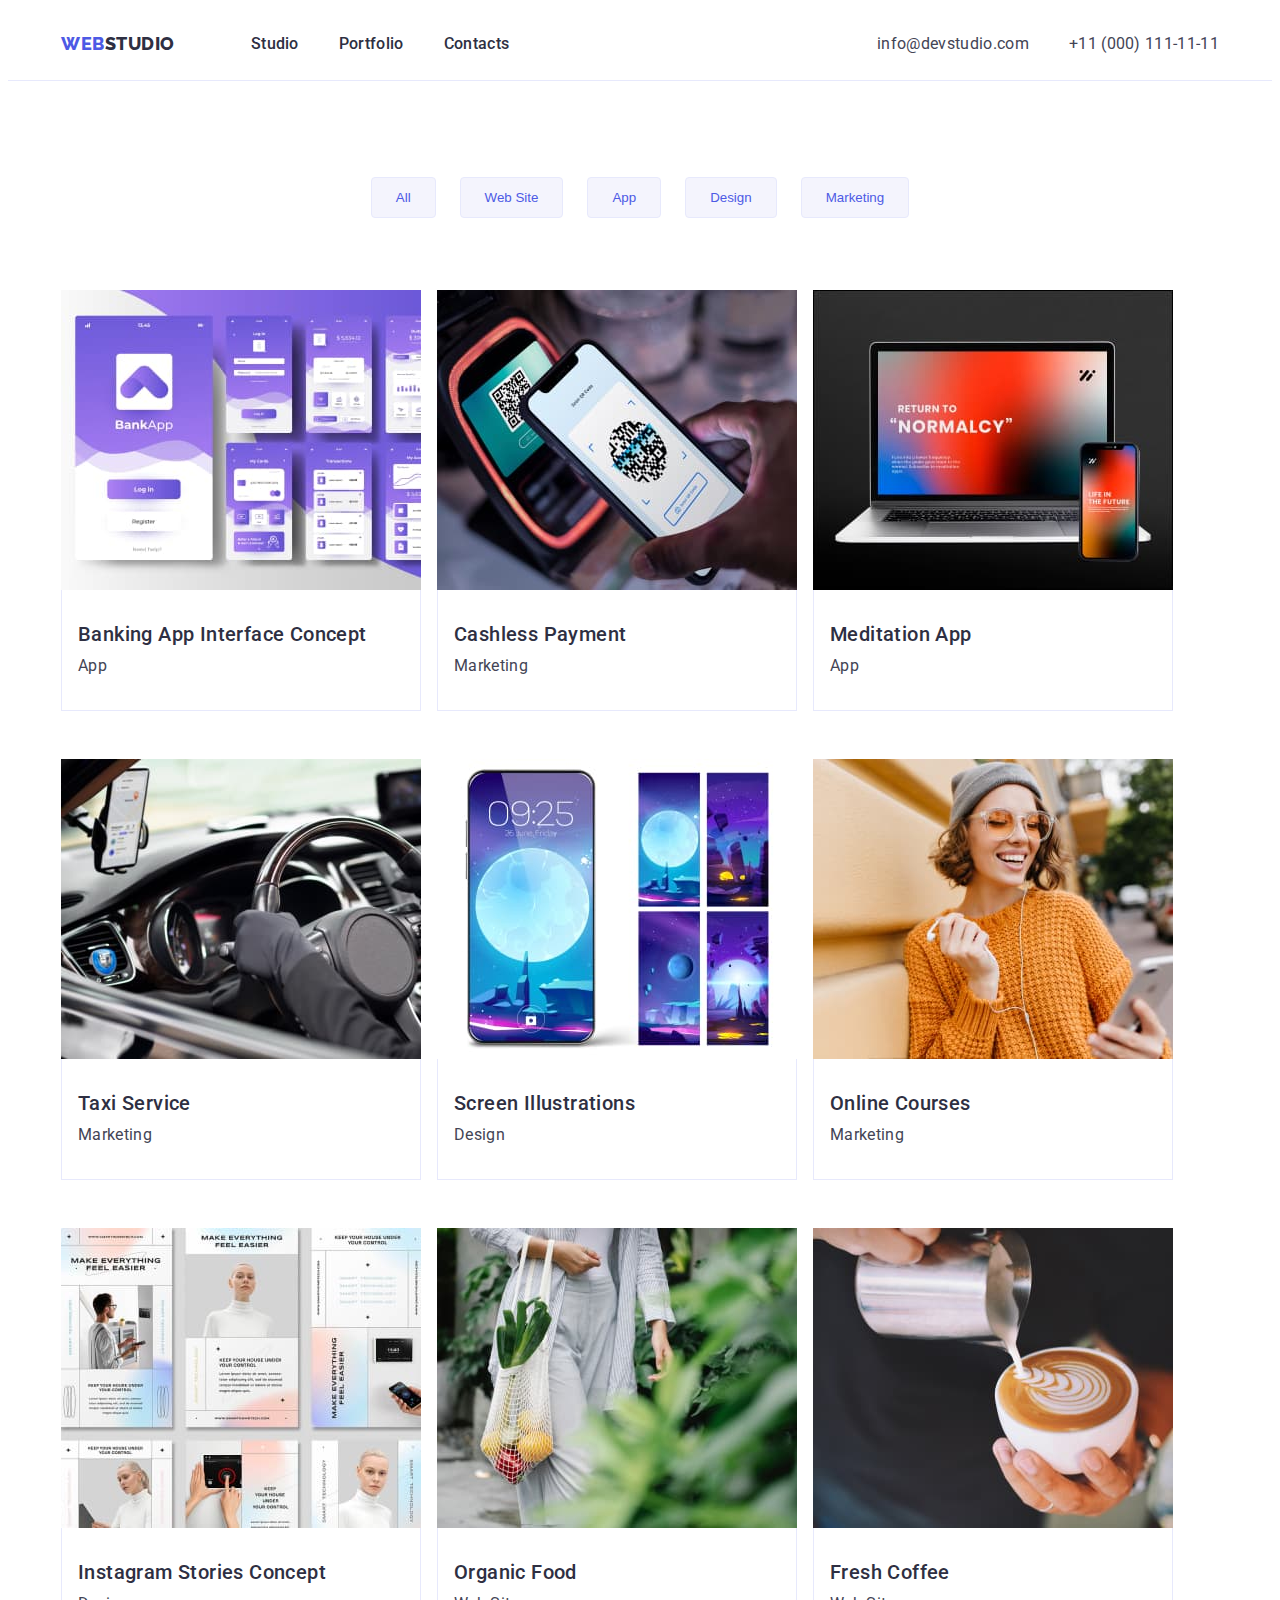
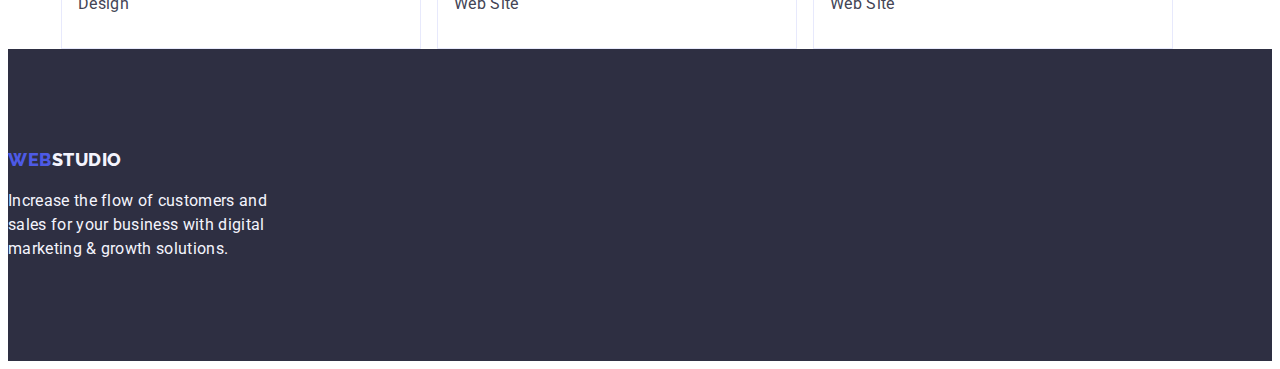
==== commit 2033db5e: "header" ====
--- a/portfolio.html
+++ b/portfolio.html
@@ -20,31 +20,33 @@
 
 <body>
 	<header class="header">
-		<nav class="header-nav">
-			<a class="header-logo link" href="./index.html"> Web<span class="header-logo-accent">Studio</span></a>
-			<ul class="header-nav-list">
+		<div class="conteiner item">
+			<nav class="header-nav list">
+				<a class="header-logo link" href="./index.html"> Web<span class="header-logo-accent">Studio</span></a>
+				<ul class="header-nav-list">
 
-				<li class="header-nav-item">
-					<a href="./index.html" class="header-nav-link link">Studio</a>
-				</li>
-				<li class="header-nav-item">
-					<a href="./portfolio.html" class="header-nav-link link">Portfolio</a>
-				</li>
-				<li class="header-nav-item">
-					<a href="" class="header-nav-link link">Contacts</a>
-				</li>
-			</ul>
-		</nav>
-		<address class="header-contact">
-			<ul class="header-list">
-				<li class="header-list-item">
-					<a class="header-list-link link text" href="mailto:info@devstudio.com">info@devstudio.com</a>
-				</li>
-				<li class="header-list-item">
-					<a class="header-list-link link text" href="tel:+110001111111">+11 (000) 111-11-11</a>
-				</li>
-			</ul>
-		</address>
+					<li class="header-nav-item">
+						<a href="./index.html" class="header-nav-link link ">Studio</a>
+					</li>
+					<li class="header-nav-item">
+						<a href="./portfolio.html" class="header-nav-link link">Portfolio</a>
+					</li>
+					<li class="header-nav-item">
+						<a href="" class="header-nav-link link">Contacts</a>
+					</li>
+				</ul>
+			</nav>
+			<address class="header-contact">
+				<ul class="header-list">
+					<li class="header-list-item">
+						<a class="header-list-link link" href="mailto:info@devstudio.com">info@devstudio.com</a>
+					</li>
+					<li class="header-list-item">
+						<a class="header-list-link link text" href="tel:+110001111111">+11 (000) 111-11-11</a>
+					</li>
+				</ul>
+			</address>
+		</div>
 	</header>
 
 	<main>
--- a/css/styles.css
+++ b/css/styles.css
@@ -39,10 +39,10 @@
 	margin: 0;
 	list-style: none;
 }
-/* img {
+ img {
 	display: block;
 	max-width: 100%;
-} */
+ }
 
 .conteiner {
 	width: 1158px;
@@ -117,10 +117,12 @@
 }
 /*----- header -----*/
 .header {
+	border-bottom: 1px solid #e7e9fc;
+}
+.item{
 	display: flex;
 	align-items: center;
 	justify-content: space-between;
-	border-bottom: 1px solid #e7e9fc;
 }
 .header-nav {
 	display: flex;
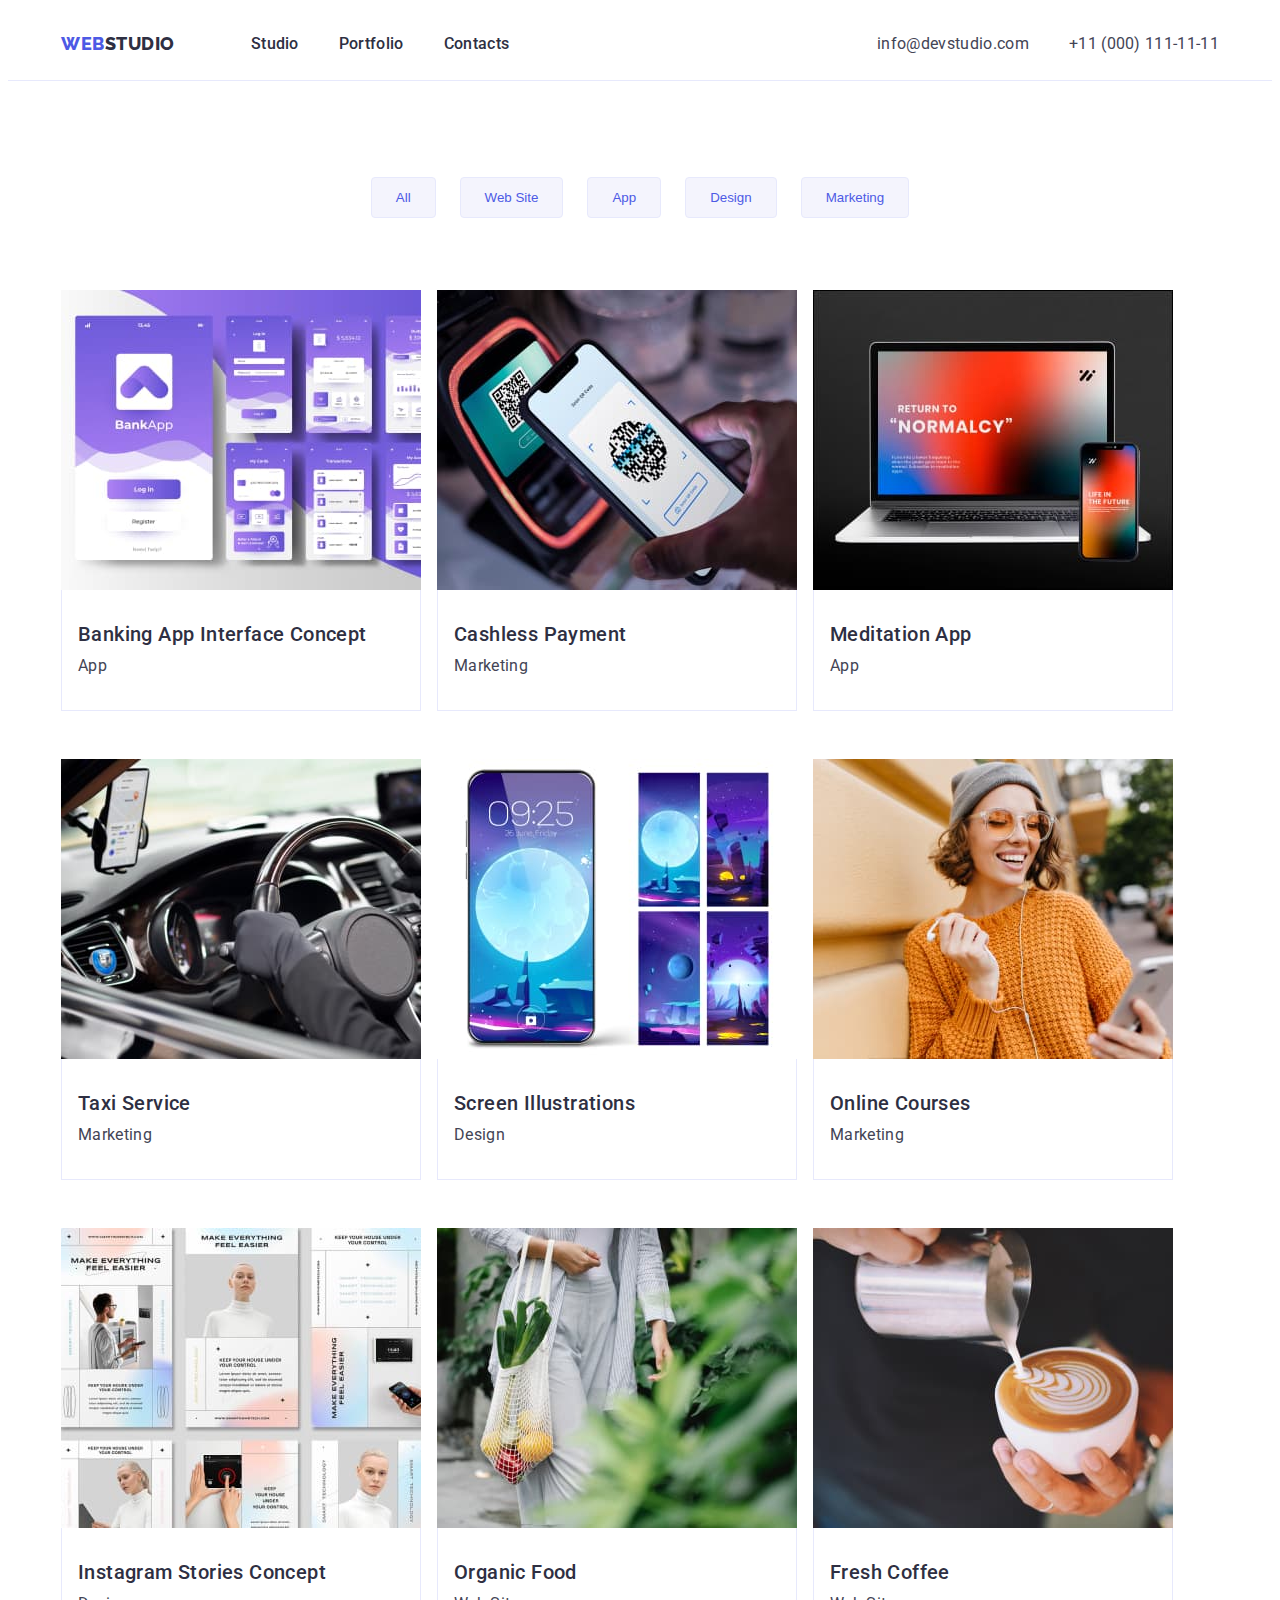
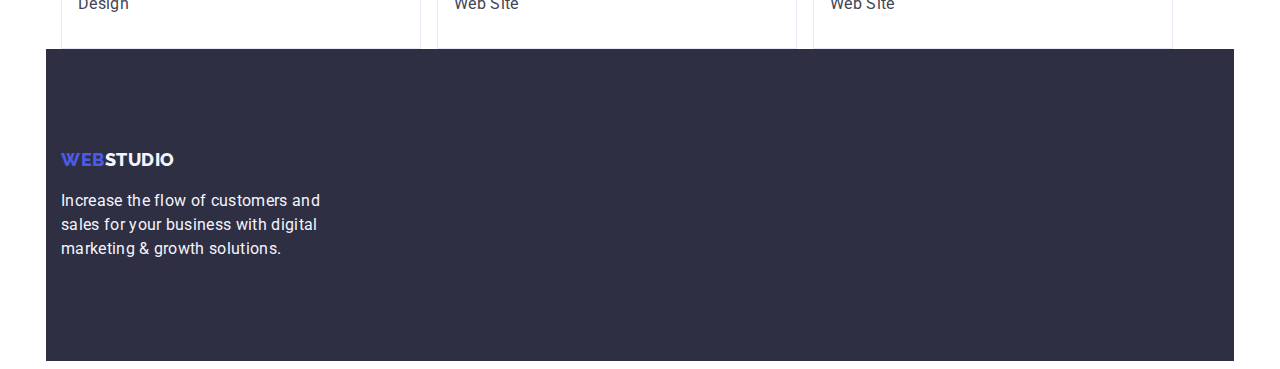
==== commit ef2a3fd8: "headr editing" ====
--- a/portfolio.html
+++ b/portfolio.html
@@ -20,7 +20,7 @@
 
 <body>
 	<header class="header">
-		<div class="conteiner item">
+		<div class="container item">
 			<nav class="header-nav list">
 				<a class="header-logo link" href="./index.html"> Web<span class="header-logo-accent">Studio</span></a>
 				<ul class="header-nav-list">
@@ -50,7 +50,7 @@
 	</header>
 
 	<main>
-		<section class="portfl conteiner">
+		<section class="portfl container">
 			<h1 hidden class="portfl-title visually-hidden">Portfolio</h1>
 
 			<ul class="portfl-menu list">
@@ -176,7 +176,7 @@
 		</section>
 	</main>
 
-	<footer class="footer">
+	<footer class="footer container">
 		<a class="footer-logo link" href="./index.html">Web<span class="footer-logo-accent">Studio</span></a>
 		<p class="footer-text text">Increase the flow of customers and sales for your business with digital marketing &
 			growth solutions.</p>
--- a/css/styles.css
+++ b/css/styles.css
@@ -44,7 +44,7 @@
 	max-width: 100%;
  }
 
-.conteiner {
+.container {
 	width: 1158px;
 	padding-left: 15px;
 	padding-right: 15px;
@@ -127,7 +127,7 @@
 .header-nav {
 	display: flex;
 	align-items: center;
-	gap: 76px;
+	
 }
 .header-nav-list {
 	display: flex;
@@ -143,6 +143,7 @@
 .header-logo {
 	padding-top: 24px;
 	padding-bottom: 24px;
+	margin-right: 76px;
 }
 .header-logo,
 .footer-logo {
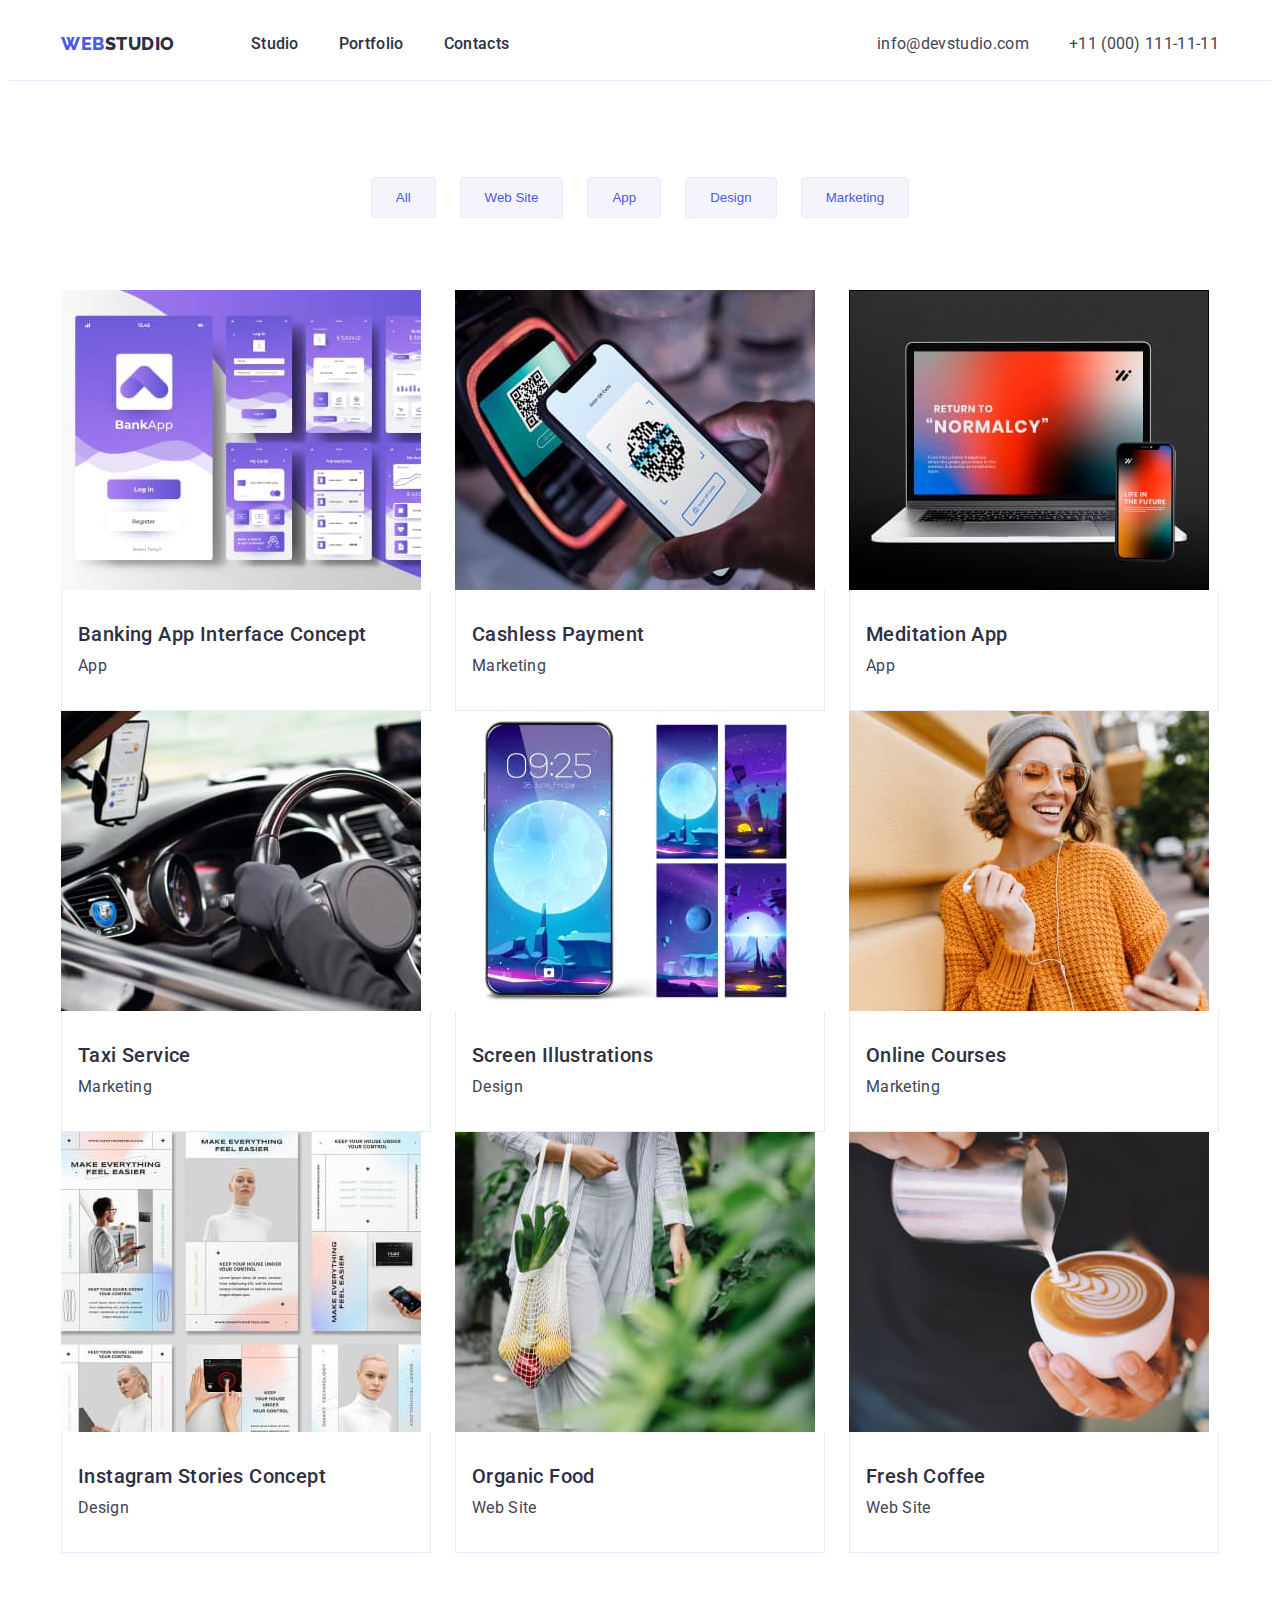
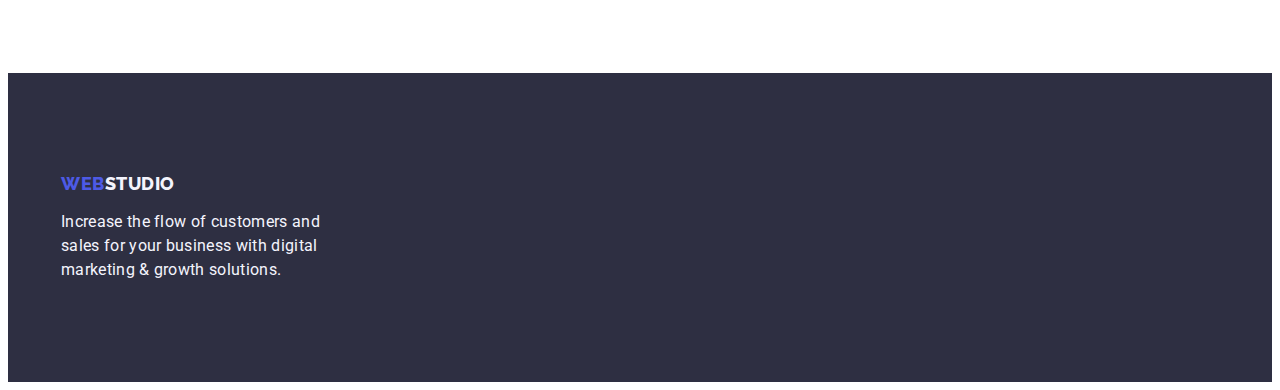
==== commit 11b98625: "portfolio" ====
--- a/portfolio.html
+++ b/portfolio.html
@@ -50,136 +50,140 @@
 	</header>
 
 	<main>
-		<section class="portfl container">
-			<h1 hidden class="portfl-title visually-hidden">Portfolio</h1>
+		<section class="portfl">
+			<div class="container">
+				<h1 hidden class="portfl-title visually-hidden">Portfolio</h1>
 
-			<ul class="portfl-menu list">
-				<li class="portfl-menu-item">
-					<button class="portfl-btn button-text" type="button">All</button>
-				</li>
-				<li class="portfl-menu-item ">
-					<button class="portfl-btn button-text" type="button">Web Site</button>
-				</li>
-				<li class="portfl-menu-item">
-					<button class="portfl-btn button-text" type="button">App</button>
-				</li>
-				<li class="portfl-menu-item">
-					<button class="portfl-btn button-text" type="button">Design</button>
-				</li>
-				<li class="portfl-menu-item">
-					<button class="portfl-btn button-text" type="button">Marketing</button>
-				</li>
-			</ul>
+				<ul class="portfl-menu list">
+					<li class="portfl-menu-item">
+						<button class="portfl-btn button-text" type="button">All</button>
+					</li>
+					<li class="portfl-menu-item ">
+						<button class="portfl-btn button-text" type="button">Web Site</button>
+					</li>
+					<li class="portfl-menu-item">
+						<button class="portfl-btn button-text" type="button">App</button>
+					</li>
+					<li class="portfl-menu-item">
+						<button class="portfl-btn button-text" type="button">Design</button>
+					</li>
+					<li class="portfl-menu-item">
+						<button class="portfl-btn button-text" type="button">Marketing</button>
+					</li>
+				</ul>
 
-			<ul class="portfl-list">
+				<ul class="portfl-list">
 
-				<li class="portfl-list-item">
-					<a href="" class="portfl-list-link link">
-						<img src="./images/portfolio/banking-app.jpg" class="portfl-list-img" width="360" height="300"
-							alt="Banking application interface">
+					<li class="portfl-list-item">
+						<a href="" class="portfl-list-link link">
+							<img src="./images/portfolio/banking-app.jpg" class="portfl-list-img" width="360" height="300"
+								alt="Banking application interface">
 							<div class="portfl-content">
-							<h2 class="portfl-tetle subtitle">Banking App Interface Concept</h2>
-							<p class="portfl-link-text text">App</p>
-						</div>
-					</a>
+								<h2 class="portfl-tetle subtitle">Banking App Interface Concept</h2>
+								<p class="portfl-link-text text">App</p>
+							</div>
+						</a>
 
-				</li>
+					</li>
 
-				<li class="portfl-list-item">
-					<a href="" class="portfl-list-link link">
-						<img src="./images/portfolio/cashless-payment.jpg" class="portfl-list-img" width="360" height="300"
-							alt="Cashless Payment">
-						<div class="portfl-content">
-							<h2 class="portfl-tetle subtitle">Cashless Payment</h2>
-							<p class="portfl-link-text text">Marketing</p>
-						</div>
-					</a>
-				</li>
+					<li class="portfl-list-item">
+						<a href="" class="portfl-list-link link">
+							<img src="./images/portfolio/cashless-payment.jpg" class="portfl-list-img" width="360" height="300"
+								alt="Cashless Payment">
+							<div class="portfl-content">
+								<h2 class="portfl-tetle subtitle">Cashless Payment</h2>
+								<p class="portfl-link-text text">Marketing</p>
+							</div>
+						</a>
+					</li>
 
-				<li class="portfl-list-item">
-					<a href="" class="portfl-list-link link">
-						<img src="./images/portfolio/meditation-app.jpg" class="portfl-list-img" width="360" height="300"
-							alt="Meditation App">
-						<div class="portfl-content">
-							<h2 class="portfl-tetle subtitle">Meditation App</h2>
-							<p class="portfl-link-text text"> App</p>
-						</div>
-					</a>
-				</li>
+					<li class="portfl-list-item">
+						<a href="" class="portfl-list-link link">
+							<img src="./images/portfolio/meditation-app.jpg" class="portfl-list-img" width="360" height="300"
+								alt="Meditation App">
+							<div class="portfl-content">
+								<h2 class="portfl-tetle subtitle">Meditation App</h2>
+								<p class="portfl-link-text text"> App</p>
+							</div>
+						</a>
+					</li>
 
-				<li class="portfl-list-item">
-					<a href="" class="portfl-list-link link">
-						<img src="./images/portfolio/taxi-service.jpg" class="portfl-list-img" width="360" height="300"
-							alt="Taxi Service">
-						<div class="portfl-content">
-							<h2 class="portfl-tetle subtitle">Taxi Service</h2>
-							<p class="portfl-link-text text">Marketing</p>
-						</div>
-					</a>
-				</li>
+					<li class="portfl-list-item">
+						<a href="" class="portfl-list-link link">
+							<img src="./images/portfolio/taxi-service.jpg" class="portfl-list-img" width="360" height="300"
+								alt="Taxi Service">
+							<div class="portfl-content">
+								<h2 class="portfl-tetle subtitle">Taxi Service</h2>
+								<p class="portfl-link-text text">Marketing</p>
+							</div>
+						</a>
+					</li>
 
-				<li class="portfl-list-item">
-					<a href="" class="portfl-list-link link">
-						<img src="./images/portfolio/screen-illustrations.jpg" class="portfl-list-img" width="360"
-							height="300" alt="Screen Illustrations">
-						<div class="portfl-content">
-							<h2 class="portfl-tetle subtitle">Screen Illustrations</h2>
-							<p class="portfl-link-text text">Design</p>
-						</div>
-					</a>
-				</li>
+					<li class="portfl-list-item">
+						<a href="" class="portfl-list-link link">
+							<img src="./images/portfolio/screen-illustrations.jpg" class="portfl-list-img" width="360"
+								height="300" alt="Screen Illustrations">
+							<div class="portfl-content">
+								<h2 class="portfl-tetle subtitle">Screen Illustrations</h2>
+								<p class="portfl-link-text text">Design</p>
+							</div>
+						</a>
+					</li>
 
-				<li class="portfl-list-item">
-					<a href="" class="portfl-list-link link">
-						<img src="./images/portfolio/online-courses.jpg" class="portfl-list-img" width="360" height="300"
-							alt="Online Courses">
-						<div class="portfl-content">
-							<h2 class="portfl-tetle subtitle">Online Courses</h2>
-							<p class="portfl-link-text text">Marketing</p>
-						</div>
-					</a>
-				</li>
+					<li class="portfl-list-item">
+						<a href="" class="portfl-list-link link">
+							<img src="./images/portfolio/online-courses.jpg" class="portfl-list-img" width="360" height="300"
+								alt="Online Courses">
+							<div class="portfl-content">
+								<h2 class="portfl-tetle subtitle">Online Courses</h2>
+								<p class="portfl-link-text text">Marketing</p>
+							</div>
+						</a>
+					</li>
 
-				<li class="portfl-list-item">
-					<a href="" class="portfl-list-link link">
-						<img src="./images/portfolio/inst-stor-concept.jpg" class="portfl-list-img" width="360" height="300"
-							alt="Instagram Stories Concept">
-						<div class="portfl-content">
-							<h2 class="portfl-tetle subtitle">Instagram Stories Concept</h2>
-							<p class="portfl-link-text text">Design</p>
-						</div>
-					</a>
-				</li>
+					<li class="portfl-list-item">
+						<a href="" class="portfl-list-link link">
+							<img src="./images/portfolio/inst-stor-concept.jpg" class="portfl-list-img" width="360"
+								height="300" alt="Instagram Stories Concept">
+							<div class="portfl-content">
+								<h2 class="portfl-tetle subtitle">Instagram Stories Concept</h2>
+								<p class="portfl-link-text text">Design</p>
+							</div>
+						</a>
+					</li>
 
-				<li class="portfl-list-item">
-					<a href="" class="portfl-list-link link">
-						<img src="./images/portfolio/organic-food.jpg" class="portfl-list-img" width="360" height="300"
-							alt="Organic Food">
-						<div class="portfl-content">
-							<h2 class="portfl-tetle subtitle">Organic Food</h2>
-							<p class="portfl-link-text text">Web Site</p>
-						</div>
-					</a>
-				</li>
+					<li class="portfl-list-item">
+						<a href="" class="portfl-list-link link">
+							<img src="./images/portfolio/organic-food.jpg" class="portfl-list-img" width="360" height="300"
+								alt="Organic Food">
+							<div class="portfl-content">
+								<h2 class="portfl-tetle subtitle">Organic Food</h2>
+								<p class="portfl-link-text text">Web Site</p>
+							</div>
+						</a>
+					</li>
 
-				<li class="portfl-list-item">
-					<a href="" class="portfl-list-link link">
-						<img src="./images/portfolio/fresh-coffee.jpg" class="portfl-list-img" width="360" height="300"
-							alt="Fresh Coffee">
-						<div class="portfl-content">
-							<h2 class="portfl-tetle subtitle">Fresh Coffee</h2>
-							<p class="portfl-link-text text">Web Site</p>
-						</div>
-					</a>
-				</li>
-			</ul>
+					<li class="portfl-list-item">
+						<a href="" class="portfl-list-link link">
+							<img src="./images/portfolio/fresh-coffee.jpg" class="portfl-list-img" width="360" height="300"
+								alt="Fresh Coffee">
+							<div class="portfl-content">
+								<h2 class="portfl-tetle subtitle">Fresh Coffee</h2>
+								<p class="portfl-link-text text">Web Site</p>
+							</div>
+						</a>
+					</li>
+				</ul>
+			</div>
 		</section>
 	</main>
 
-	<footer class="footer container">
-		<a class="footer-logo link" href="./index.html">Web<span class="footer-logo-accent">Studio</span></a>
-		<p class="footer-text text">Increase the flow of customers and sales for your business with digital marketing &
-			growth solutions.</p>
+	<footer class="footer ">
+		<div class="container">
+			<a class="footer-logo link" href="./index.html">Web<span class="footer-logo-accent">Studio</span></a>
+			<p class="footer-text text">Increase the flow of customers and sales for your business with digital marketing &
+				growth solutions.</p>
+		</div>
 	</footer>
 </body>
 
--- a/css/styles.css
+++ b/css/styles.css
@@ -94,14 +94,15 @@
 }
 /* ------button */
 .btn {
+	border: none;
 	cursor: pointer;
 	font-family: "Roboto", sans-serif;
 	font-size: 16px;
 	font-weight: 500;
 	line-height: 1.5;
 	letter-spacing: 0.04em;
-	border: none;
-	background-color: var(--accent-color);
+	
+	
 	color: var(--contrasting-color);
 }
 /* ----small text-- */
@@ -189,32 +190,41 @@
 }
 .footer-logo-accent {
 	color: var(--lighting-color);
+	display: inline-block;
+	margin-bottom: 16px;
 }
 
 .footer-text {
-	margin-top: 16px;
+	max-width: 264px;
 	color: var(--lighting-color);
-	max-width: 264px;
 }
 /*------ main------*/
 /*----- hero -----*/
 .hero {
-	display: flex;
-	flex-direction: column;
-	gap: 48px;
-	align-items: center;
-	justify-content: center;
+	padding: 188px 0;
 	background-color: var(--secondary-color);
-	min-height: 600px;
 }
 .hero-title {
+
 	font-weight: 700;
 	font-size: 56px;
 	line-height: 1.07;
 	letter-spacing: 0.02em;
 	color: #ffffff;
 	text-align: center;
-}
+	max-width: 496px;
+	margin: 0 auto;
+}
+.hero-button{
+	background-color: var(--accent-color);
+	display: block;
+	min-width: 169px;
+	margin: 0 auto;
+	height: 56px;
+	border: none;
+	border-radius: 4px;
+	cursor: pointer;
+} 
 .hero-button:hover,
 .hero-button:focus {
 	background-color: var(--bg-hover-btn);
@@ -224,6 +234,9 @@
 	display: flex;
 	gap: 24px;
 }
+.about-list-item{
+	width: calc((100% - 72px) / 4);
+}
 .about-list-title {
 	margin-bottom: 8px;
 }
@@ -240,6 +253,9 @@
 	gap: 24px;
 	background-color: var(--contrasting-color);
 }
+.work-lis-item{
+	width: calc((100% - 48px) / 3);
+}
 .work-lis-img {
 	display: block;
 }
@@ -256,6 +272,7 @@
 	gap: 24px;
 }
 .team-list-item {
+	width: calc((100% - 72px) / 4);
 	background-color: var(--contrasting-color);
 	background: #ffffff;
 	box-shadow: 0px 1px 6px rgba(46, 47, 66, 0.08), 0px 1px 1px rgba(46, 47, 66, 0.16),
@@ -270,6 +287,7 @@
 }
 .team-list-title {
 	margin-bottom: 8px;
+	text-align: center;
 }
 .team-list-title,
 .team-list-text {
@@ -279,6 +297,7 @@
 /*------ portfolio------*/
 .portfl {
 	padding-top: 96px;
+	padding-bottom: 120px;
 }
 .portfl-menu {
 	display: flex;
@@ -298,23 +317,25 @@
 .portfl-btn:focus {
 	color: var(--contrasting-color);
 	background-color: var(--bg-hover-btn);
+	border: 1px solid transparent;
 	box-shadow: 0px 3px 1px rgba(0, 0, 0, 0.1), 0px 2px 1px rgba(0, 0, 0, 0.08), 0px 2px 2px rgba(0, 0, 0, 0.12);
 }
 .portfl-list {
 	display: flex;
 	flex-wrap: wrap;
-	row-gap: 48px;
-	column-gap: 16px;
-}
-.portfl-list-img {
-	display: block;
+	column-gap: 24px;
+}
+.portfl-list-item{
+	width: calc((100% - 48px) / 3);
 }
 .portfl-content {
 	padding: 32px 16px;
 	border: 1px solid var(--bg-accent-color);
 	border-top: none;
 }
+.portfl-tetle{
+	margin-bottom: 8px;
+}
 .portfl-link-text {
 	color: #434455;
-	margin-top: 8px;
-}
+}
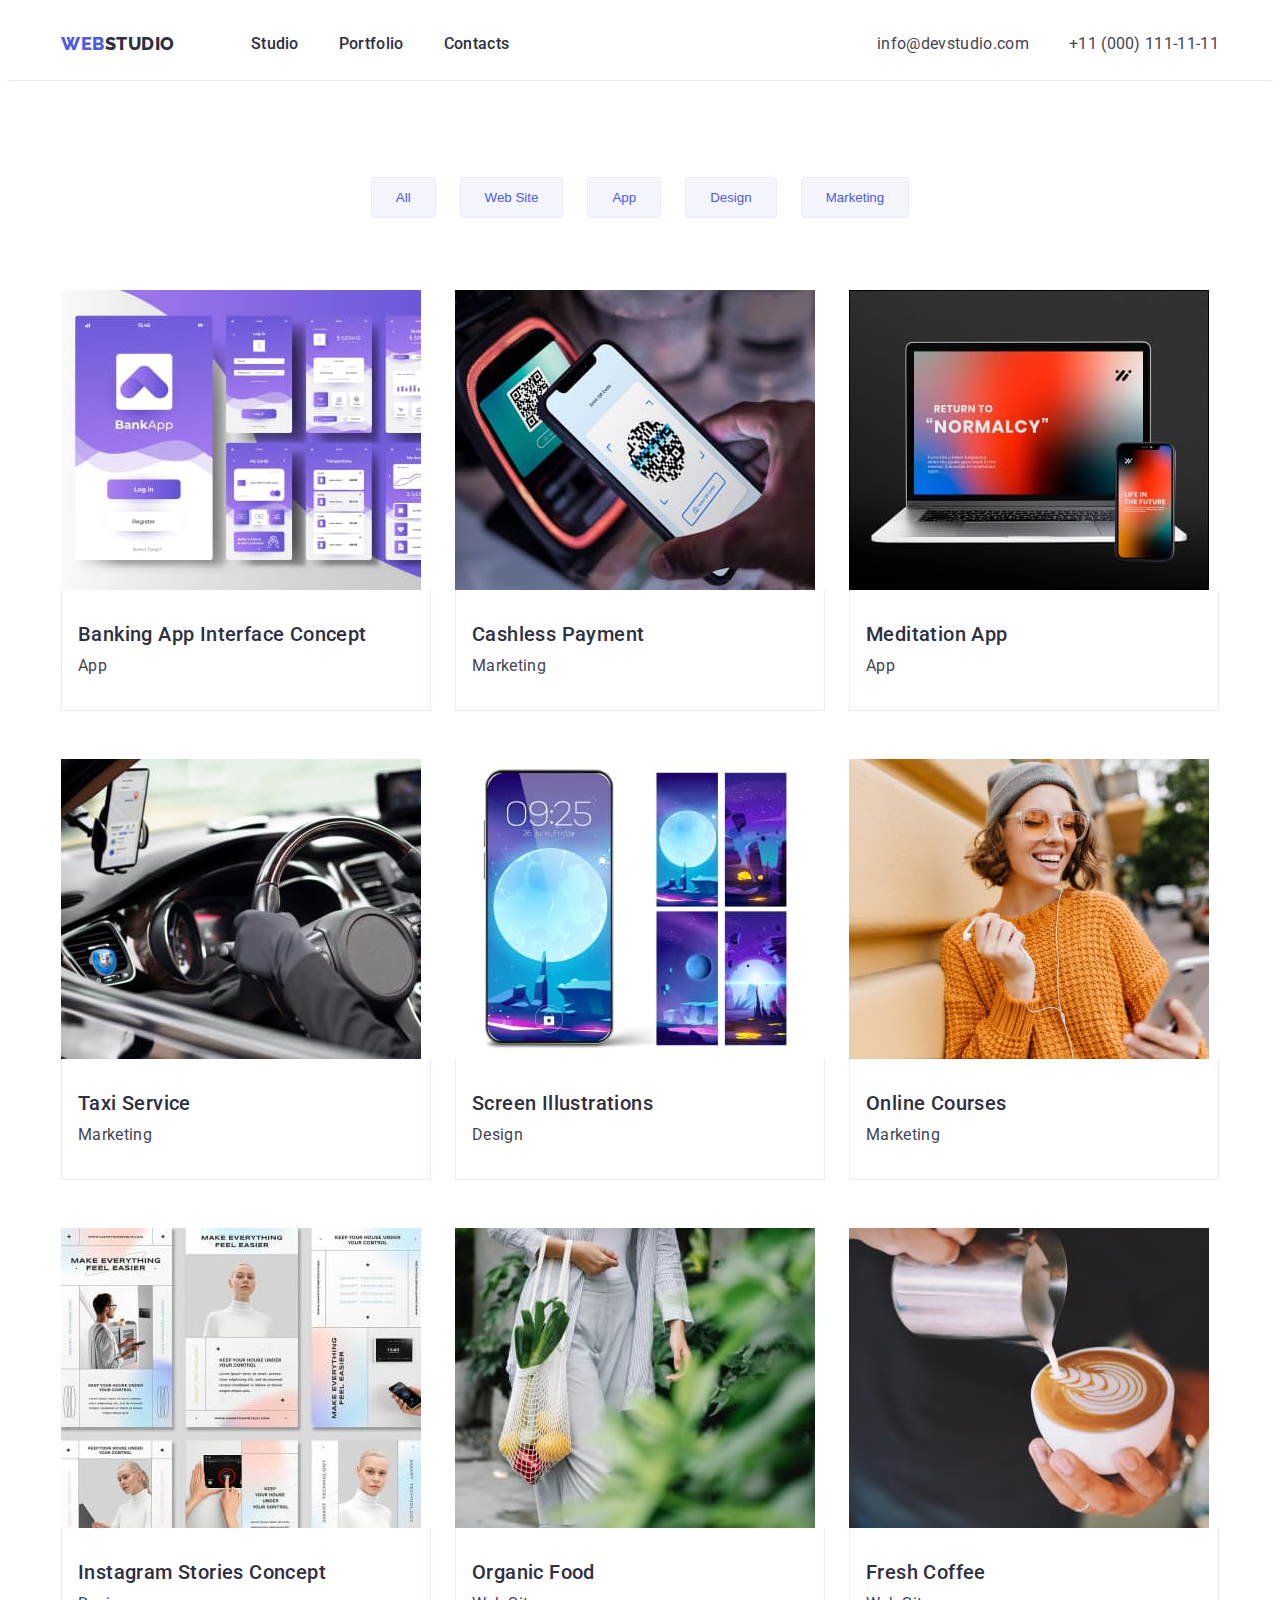
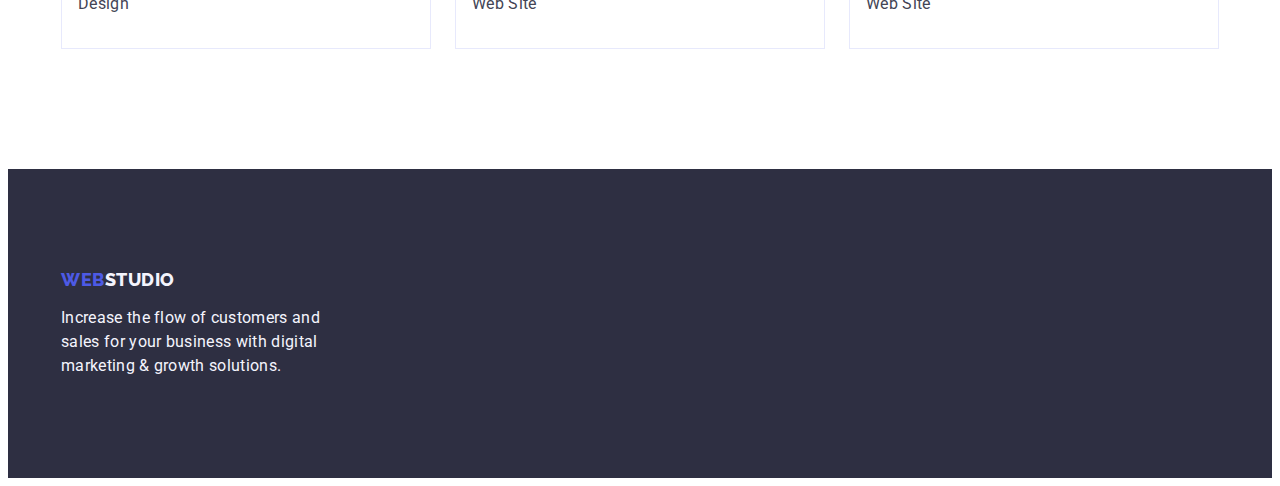
==== commit e7a3949d: "port fix" ====
--- a/portfolio.html
+++ b/portfolio.html
@@ -75,7 +75,7 @@
 				<ul class="portfl-list">
 
 					<li class="portfl-list-item">
-						<a href="" class="portfl-list-link link">
+						<a class="portfl-list-link link" href="" >
 							<img src="./images/portfolio/banking-app.jpg" class="portfl-list-img" width="360" height="300"
 								alt="Banking application interface">
 							<div class="portfl-content">
@@ -87,7 +87,7 @@
 					</li>
 
 					<li class="portfl-list-item">
-						<a href="" class="portfl-list-link link">
+						<a class="portfl-list-link link" href="">
 							<img src="./images/portfolio/cashless-payment.jpg" class="portfl-list-img" width="360" height="300"
 								alt="Cashless Payment">
 							<div class="portfl-content">
@@ -98,7 +98,7 @@
 					</li>
 
 					<li class="portfl-list-item">
-						<a href="" class="portfl-list-link link">
+						<a class="portfl-list-link link" href="">
 							<img src="./images/portfolio/meditation-app.jpg" class="portfl-list-img" width="360" height="300"
 								alt="Meditation App">
 							<div class="portfl-content">
@@ -109,7 +109,7 @@
 					</li>
 
 					<li class="portfl-list-item">
-						<a href="" class="portfl-list-link link">
+						<a class="portfl-list-link link" href="">
 							<img src="./images/portfolio/taxi-service.jpg" class="portfl-list-img" width="360" height="300"
 								alt="Taxi Service">
 							<div class="portfl-content">
@@ -120,7 +120,7 @@
 					</li>
 
 					<li class="portfl-list-item">
-						<a href="" class="portfl-list-link link">
+						<a class="portfl-list-link link" href="">
 							<img src="./images/portfolio/screen-illustrations.jpg" class="portfl-list-img" width="360"
 								height="300" alt="Screen Illustrations">
 							<div class="portfl-content">
@@ -131,7 +131,7 @@
 					</li>
 
 					<li class="portfl-list-item">
-						<a href="" class="portfl-list-link link">
+						<a class="portfl-list-link link" href="">
 							<img src="./images/portfolio/online-courses.jpg" class="portfl-list-img" width="360" height="300"
 								alt="Online Courses">
 							<div class="portfl-content">
@@ -142,7 +142,7 @@
 					</li>
 
 					<li class="portfl-list-item">
-						<a href="" class="portfl-list-link link">
+						<a class="portfl-list-link link" href="">
 							<img src="./images/portfolio/inst-stor-concept.jpg" class="portfl-list-img" width="360"
 								height="300" alt="Instagram Stories Concept">
 							<div class="portfl-content">
@@ -153,7 +153,7 @@
 					</li>
 
 					<li class="portfl-list-item">
-						<a href="" class="portfl-list-link link">
+						<a class="portfl-list-link link" href="">
 							<img src="./images/portfolio/organic-food.jpg" class="portfl-list-img" width="360" height="300"
 								alt="Organic Food">
 							<div class="portfl-content">
@@ -164,7 +164,7 @@
 					</li>
 
 					<li class="portfl-list-item">
-						<a href="" class="portfl-list-link link">
+						<a class="portfl-list-link link" href="">
 							<img src="./images/portfolio/fresh-coffee.jpg" class="portfl-list-img" width="360" height="300"
 								alt="Fresh Coffee">
 							<div class="portfl-content">
--- a/css/styles.css
+++ b/css/styles.css
@@ -188,10 +188,13 @@
 	padding-bottom: 100px;
 	background-color: var(--secondary-color);
 }
+.footer-logo{
+	display: inline-block;
+	margin-bottom: 16px;
+}
 .footer-logo-accent {
 	color: var(--lighting-color);
-	display: inline-block;
-	margin-bottom: 16px;
+	
 }
 
 .footer-text {
@@ -324,6 +327,7 @@
 	display: flex;
 	flex-wrap: wrap;
 	column-gap: 24px;
+	row-gap: 48px;
 }
 .portfl-list-item{
 	width: calc((100% - 48px) / 3);
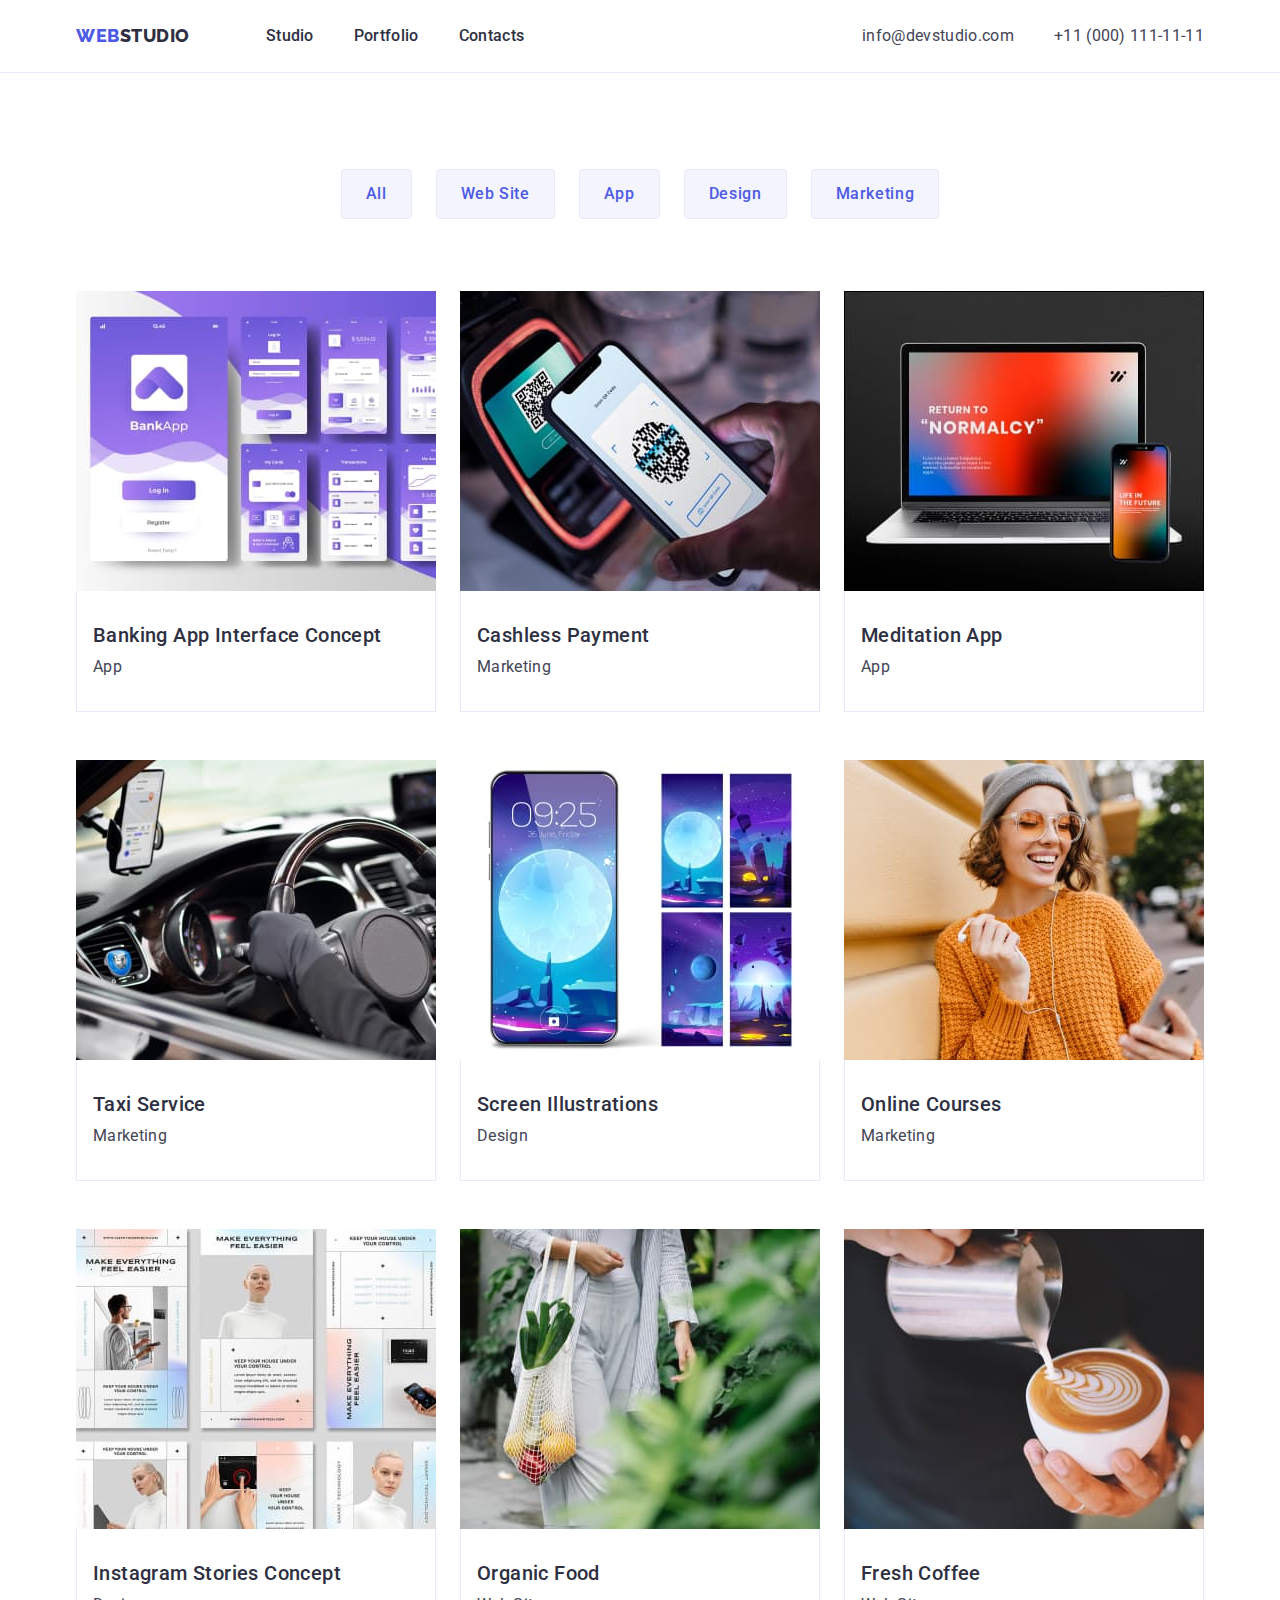
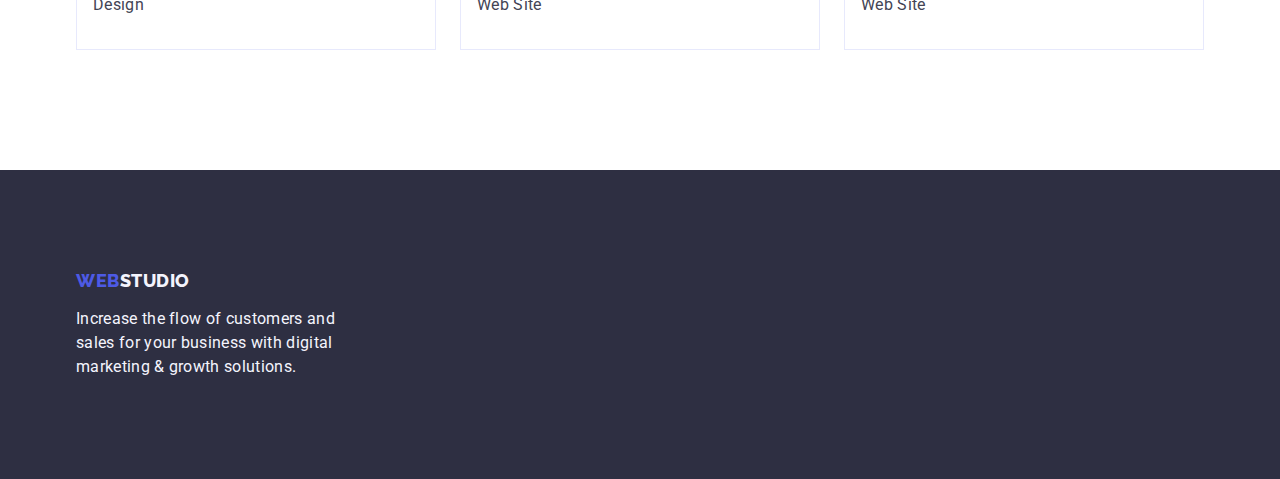
==== commit a98afaaa: "fix" ====
--- a/portfolio.html
+++ b/portfolio.html
@@ -13,7 +13,7 @@
 		href="https://fonts.googleapis.com/css2?family=Raleway:wght@800&family=Roboto:wght@400;500;700;900&display=swap"
 		rel="stylesheet">
 
-	<link rel="stylesheet" href="cdn.jsdelivr.net/npm/modern-normalize@1.1.0/modern-normalize.min.css">
+		<link href="https://cdnjs.cloudflare.com/ajax/libs/modern-normalize/1.1.0/modern-normalize.min.css" rel="stylesheet">
 
 	<link rel="stylesheet" href="./css/styles.css">
 </head>
@@ -56,19 +56,19 @@
 
 				<ul class="portfl-menu list">
 					<li class="portfl-menu-item">
-						<button class="portfl-btn button-text" type="button">All</button>
+						<button class="portfl-btn btn" type="button">All</button>
 					</li>
 					<li class="portfl-menu-item ">
-						<button class="portfl-btn button-text" type="button">Web Site</button>
+						<button class="portfl-btn btn" type="button">Web Site</button>
 					</li>
 					<li class="portfl-menu-item">
-						<button class="portfl-btn button-text" type="button">App</button>
+						<button class="portfl-btn btn" type="button">App</button>
 					</li>
 					<li class="portfl-menu-item">
-						<button class="portfl-btn button-text" type="button">Design</button>
+						<button class="portfl-btn btn" type="button">Design</button>
 					</li>
 					<li class="portfl-menu-item">
-						<button class="portfl-btn button-text" type="button">Marketing</button>
+						<button class="portfl-btn btn" type="button">Marketing</button>
 					</li>
 				</ul>
 
--- a/css/styles.css
+++ b/css/styles.css
@@ -13,16 +13,16 @@
 }
 /*------ Загальні стилі------*/
 body {
-	font-size: 16px;
-	font-family: "Roboto", sans-serif;
+	background-color: var(--bg-main-color);
+	color: var(--main-color);
 	font-weight: 400;
 	font-style: normal;
+	font-size: 16px;
+	font-family: "Roboto", sans-serif;
 	line-height: 1.5;
 	letter-spacing: 0.02em;
 	text-decoration: none;
 	text-transform: none;
-	color: var(--main-color);
-	background-color: var(--bg-main-color);
 }
 
 h1,
@@ -35,21 +35,21 @@
 	margin: 0;
 }
 ul {
+	margin: 0;
 	padding: 0;
-	margin: 0;
 	list-style: none;
 }
- img {
+img {
 	display: block;
 	max-width: 100%;
- }
+}
 
 .container {
 	width: 1158px;
+	margin-right: auto;
+	margin-left: auto;
+	padding-right: 15px;
 	padding-left: 15px;
-	padding-right: 15px;
-	margin-left: auto;
-	margin-right: auto;
 }
 .section {
 	padding-top: 120px;
@@ -58,52 +58,50 @@
 
 .visually-hidden {
 	position: absolute;
-	white-space: nowrap;
+	overflow: hidden;
+	clip: rect(0 0 0 0);
 	width: 1px;
 	height: 1px;
-	overflow: hidden;
+	margin: -1px;
+	padding: 0;
 	border: 0;
-	padding: 0;
-	clip: rect(0 0 0 0);
+	white-space: nowrap;
 	clip-path: inset(50%);
-	margin: -1px;
 }
 /* ------h2 */
 .section-title {
+	color: var(--secondary-color);
+	font-weight: 700;
 	font-size: 36px;
-	font-weight: 700;
 	line-height: 1.11;
 	letter-spacing: 0.02em;
 	text-transform: capitalize;
-	color: var(--secondary-color);
 }
 /* ------h3 */
 .subtitle {
+	color: var(--secondary-color);
+	font-weight: 500;
 	font-size: 20px;
-	font-weight: 500;
 	line-height: 1.2;
 	letter-spacing: 0.02em;
-	color: var(--secondary-color);
 }
 /* ------Oписовий текст */
 .deck {
-	font-size: 16px;
 	font-weight: 500;
+	font-size: 16px;
 	line-height: 24px;
 	letter-spacing: 0.02em;
 }
 /* ------button */
 .btn {
 	border: none;
-	cursor: pointer;
+	color: var(--contrasting-color);
+	font-weight: 500;
+	font-size: 16px;
 	font-family: "Roboto", sans-serif;
-	font-size: 16px;
-	font-weight: 500;
 	line-height: 1.5;
 	letter-spacing: 0.04em;
-	
-	
-	color: var(--contrasting-color);
+	cursor: pointer;
 }
 /* ----small text-- */
 .text {
@@ -120,15 +118,14 @@
 .header {
 	border-bottom: 1px solid #e7e9fc;
 }
-.item{
-	display: flex;
+.item {
+	display: flex;
+	justify-content: space-between;
 	align-items: center;
-	justify-content: space-between;
 }
 .header-nav {
 	display: flex;
 	align-items: center;
-	
 }
 .header-nav-list {
 	display: flex;
@@ -142,20 +139,20 @@
 	font-style: normal;
 }
 .header-logo {
+	margin-right: 76px;
 	padding-top: 24px;
 	padding-bottom: 24px;
-	margin-right: 76px;
 }
 .header-logo,
 .footer-logo {
-	font-family: "Raleway", sans-serif;
+	color: var(--accent-color);
 	font-weight: 800;
 	font-size: 18px;
+	font-family: "Raleway", sans-serif;
 	line-height: 1.17;
 	letter-spacing: 0.03em;
+	text-decoration: none;
 	text-transform: uppercase;
-	color: var(--accent-color);
-	text-decoration: none;
 }
 .header-logo-accent {
 	color: var(--secondary-color);
@@ -164,11 +161,11 @@
 	display: inline-block;
 	padding-top: 24px;
 	padding-bottom: 24px;
+	color: var(--secondary-color);
 	font-weight: 500;
 	font-size: 16px;
 	line-height: 1.5;
 	letter-spacing: 0.02em;
-	color: var(--secondary-color);
 }
 .header-nav-link:hover,
 .header-nav-link:focus,
@@ -188,13 +185,12 @@
 	padding-bottom: 100px;
 	background-color: var(--secondary-color);
 }
-.footer-logo{
+.footer-logo {
 	display: inline-block;
 	margin-bottom: 16px;
 }
 .footer-logo-accent {
 	color: var(--lighting-color);
-	
 }
 
 .footer-text {
@@ -208,26 +204,26 @@
 	background-color: var(--secondary-color);
 }
 .hero-title {
-
+	max-width: 496px;
+	margin: 0 auto;
+	color: #ffffff;
 	font-weight: 700;
 	font-size: 56px;
 	line-height: 1.07;
 	letter-spacing: 0.02em;
-	color: #ffffff;
-	text-align: center;
-	max-width: 496px;
-	margin: 0 auto;
-}
-.hero-button{
-	background-color: var(--accent-color);
+	text-align: center;
+	margin-bottom: 48px;
+}
+.hero-button {
 	display: block;
 	min-width: 169px;
+	height: 56px;
 	margin: 0 auto;
-	height: 56px;
 	border: none;
 	border-radius: 4px;
+	background-color: var(--accent-color);
 	cursor: pointer;
-} 
+}
 .hero-button:hover,
 .hero-button:focus {
 	background-color: var(--bg-hover-btn);
@@ -237,7 +233,7 @@
 	display: flex;
 	gap: 24px;
 }
-.about-list-item{
+.about-list-item {
 	width: calc((100% - 72px) / 4);
 }
 .about-list-title {
@@ -256,7 +252,7 @@
 	gap: 24px;
 	background-color: var(--contrasting-color);
 }
-.work-lis-item{
+.work-lis-item {
 	width: calc((100% - 48px) / 3);
 }
 .work-lis-img {
@@ -267,8 +263,8 @@
 	background-color: var(--lighting-color);
 }
 .team-title {
-	text-align: center;
 	margin-bottom: 72px;
+	text-align: center;
 }
 .team-list {
 	display: flex;
@@ -276,11 +272,11 @@
 }
 .team-list-item {
 	width: calc((100% - 72px) / 4);
+	border-radius: 0px 0px 4px 4px;
+	background: #ffffff;
 	background-color: var(--contrasting-color);
-	background: #ffffff;
 	box-shadow: 0px 1px 6px rgba(46, 47, 66, 0.08), 0px 1px 1px rgba(46, 47, 66, 0.16),
 		0px 2px 1px rgba(46, 47, 66, 0.08);
-	border-radius: 0px 0px 4px 4px;
 }
 .team-list-item:hover {
 	order: 1;
@@ -304,32 +300,32 @@
 }
 .portfl-menu {
 	display: flex;
+	gap: 24px;
 	justify-content: center;
-	gap: 24px;
 	margin-bottom: 72px;
 }
 .portfl-btn {
 	padding: 12px 24px;
-	color: var(--accent-color);
-	background-color: var(--lighting-color);
-	cursor: pointer;
 	border: 1px solid var(--bg-accent-color);
 	border-radius: 4px;
+	background-color: var(--lighting-color);
+	color: var(--accent-color);
+	cursor: pointer;
 }
 .portfl-btn:hover,
 .portfl-btn:focus {
+	border: 1px solid transparent;
+	background-color: var(--bg-hover-btn);
 	color: var(--contrasting-color);
-	background-color: var(--bg-hover-btn);
-	border: 1px solid transparent;
 	box-shadow: 0px 3px 1px rgba(0, 0, 0, 0.1), 0px 2px 1px rgba(0, 0, 0, 0.08), 0px 2px 2px rgba(0, 0, 0, 0.12);
 }
 .portfl-list {
 	display: flex;
 	flex-wrap: wrap;
+	row-gap: 48px;
 	column-gap: 24px;
-	row-gap: 48px;
-}
-.portfl-list-item{
+}
+.portfl-list-item {
 	width: calc((100% - 48px) / 3);
 }
 .portfl-content {
@@ -337,7 +333,7 @@
 	border: 1px solid var(--bg-accent-color);
 	border-top: none;
 }
-.portfl-tetle{
+.portfl-tetle {
 	margin-bottom: 8px;
 }
 .portfl-link-text {
